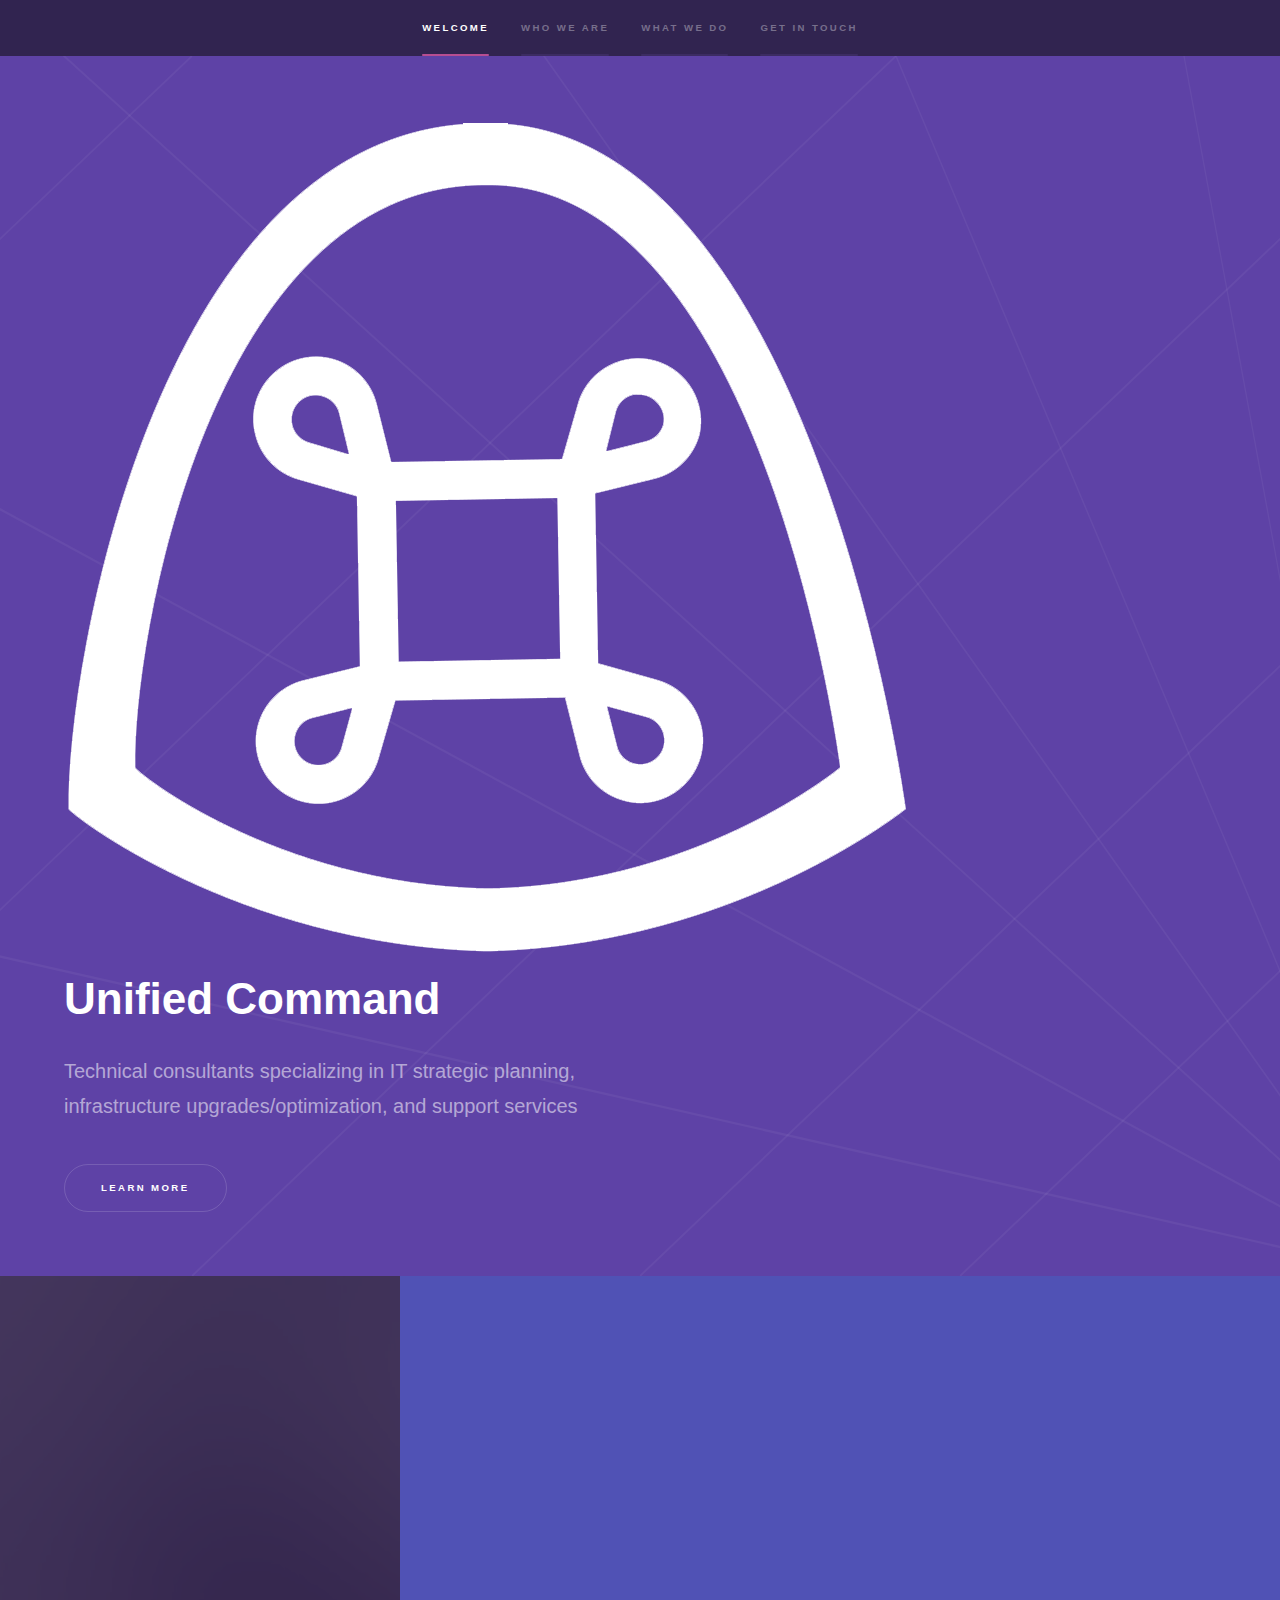
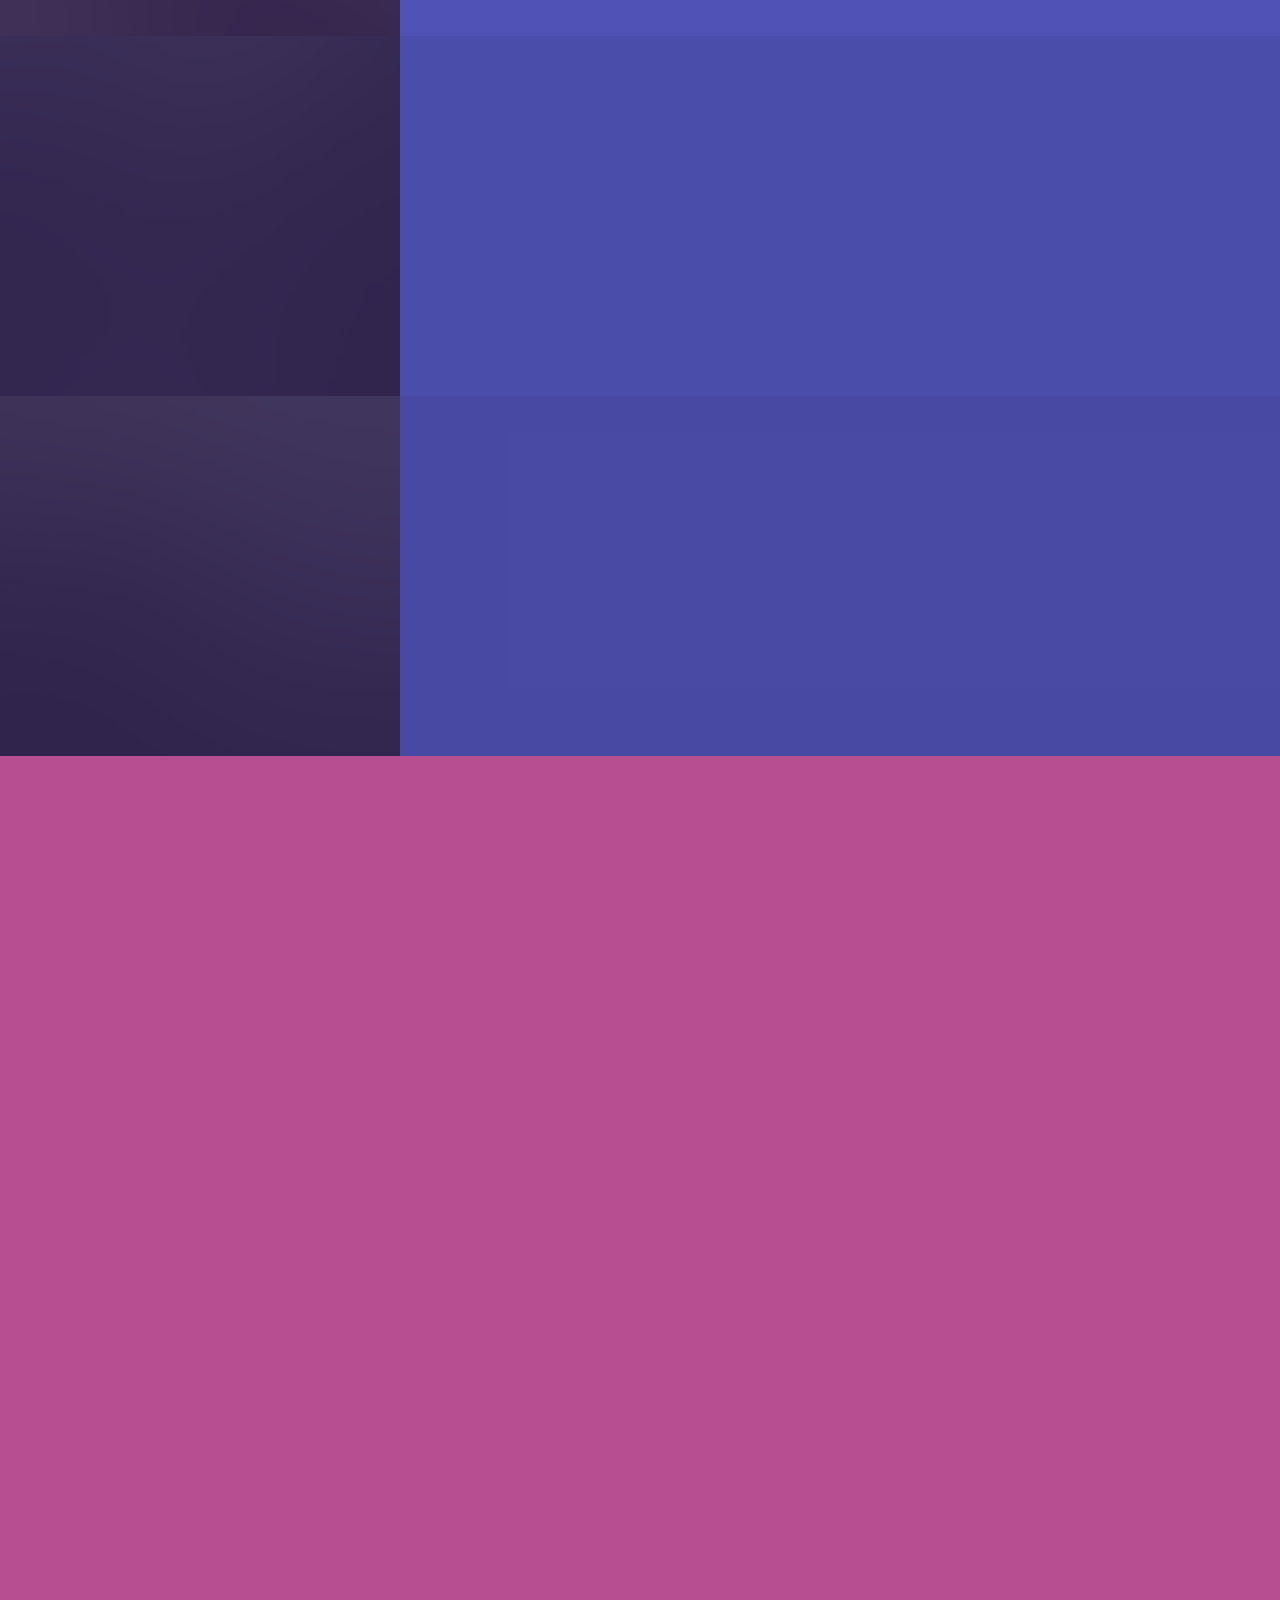
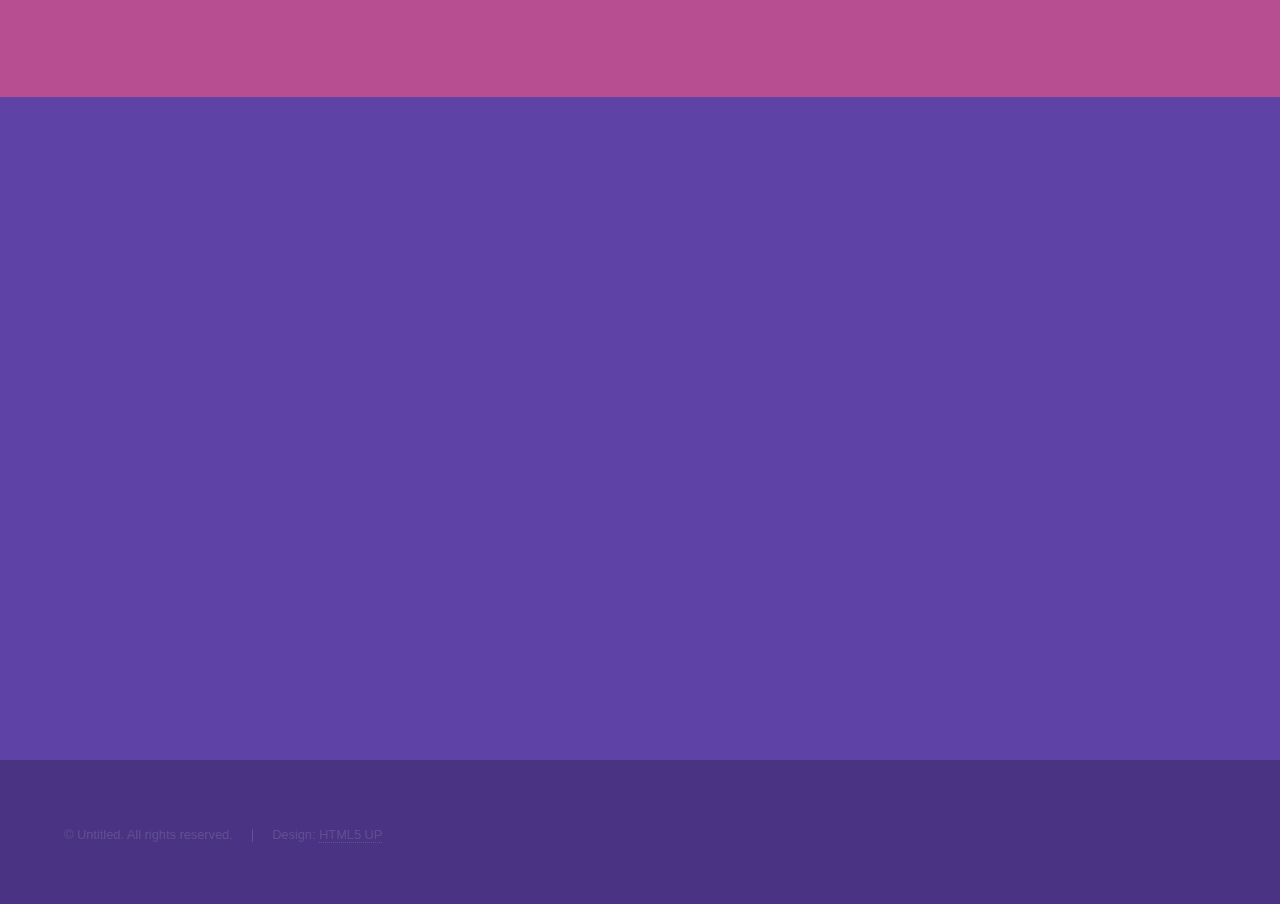
==== 1/index.html @ ea182db6 "so many changes" ====
<!DOCTYPE HTML>
<!--
	Hyperspace by HTML5 UP
	html5up.net | @ajlkn
	Free for personal and commercial use under the CCA 3.0 license (html5up.net/license)
-->
<html>
	<head>
		<title>Unified Command</title>
		<meta charset="utf-8" />
		<meta name="viewport" content="width=device-width, initial-scale=1, user-scalable=no" />
		<link rel="stylesheet" href="assets/css/main.css" />
		<noscript><link rel="stylesheet" href="assets/css/noscript.css" /></noscript>
	</head>
	<body class="is-preload">

		<!-- Sidebar -->
			<section id="sidebar">
				<div class="inner">
					<nav>
						<ul>
							<li><a href="#intro">Welcome</a></li>
							<li><a href="#one">Who we are</a></li>
							<li><a href="#two">What we do</a></li>
							<li><a href="#three">Get in touch</a></li>
						</ul>
					</nav>
				</div>
			</section>

		<!-- Wrapper -->
			<div id="wrapper">

				<!-- Intro -->
					<section id="intro" class="wrapper style1 fullscreen fade-up">
						<div class="inner">
							<img src="images/icon-large-white.png">
							<h1>Unified Command</h1>
							<p>Technical consultants specializing in IT strategic planning,<br />
							infrastructure upgrades/optimization, and support services</p>
							<ul class="actions">
								<li><a href="#one" class="button scrolly">Learn more</a></li>
							</ul>
						</div>
					</section>

				<!-- One -->
					<section id="one" class="wrapper style2 spotlights">
						<section>
							<a href="#" class="image"><img src="images/pic01.jpg" alt="" data-position="center center" /></a>
							<div class="content">
								<div class="inner">
									<h2>Sed ipsum dolor</h2>
									<p>Phasellus convallis elit id ullamcorper pulvinar. Duis aliquam turpis mauris, eu ultricies erat malesuada quis. Aliquam dapibus.</p>
									<ul class="actions">
										<li><a href="generic.html" class="button">Learn more</a></li>
									</ul>
								</div>
							</div>
						</section>
						<section>
							<a href="#" class="image"><img src="images/pic02.jpg" alt="" data-position="top center" /></a>
							<div class="content">
								<div class="inner">
									<h2>Feugiat consequat</h2>
									<p>Phasellus convallis elit id ullamcorper pulvinar. Duis aliquam turpis mauris, eu ultricies erat malesuada quis. Aliquam dapibus.</p>
									<ul class="actions">
										<li><a href="generic.html" class="button">Learn more</a></li>
									</ul>
								</div>
							</div>
						</section>
						<section>
							<a href="#" class="image"><img src="images/pic03.jpg" alt="" data-position="25% 25%" /></a>
							<div class="content">
								<div class="inner">
									<h2>Ultricies aliquam</h2>
									<p>Phasellus convallis elit id ullamcorper pulvinar. Duis aliquam turpis mauris, eu ultricies erat malesuada quis. Aliquam dapibus.</p>
									<ul class="actions">
										<li><a href="generic.html" class="button">Learn more</a></li>
									</ul>
								</div>
							</div>
						</section>
					</section>

				<!-- Two -->
					<section id="two" class="wrapper style3 fade-up">
						<div class="inner">
							<h2>What we do</h2>
							<p>Phasellus convallis elit id ullamcorper pulvinar. Duis aliquam turpis mauris, eu ultricies erat malesuada quis. Aliquam dapibus, lacus eget hendrerit bibendum, urna est aliquam sem, sit amet imperdiet est velit quis lorem.</p>
							<div class="features">
								<section>
									<span class="icon solid major fa-code"></span>
									<h3>Lorem ipsum amet</h3>
									<p>Phasellus convallis elit id ullam corper amet et pulvinar. Duis aliquam turpis mauris, sed ultricies erat dapibus.</p>
								</section>
								<section>
									<span class="icon solid major fa-lock"></span>
									<h3>Aliquam sed nullam</h3>
									<p>Phasellus convallis elit id ullam corper amet et pulvinar. Duis aliquam turpis mauris, sed ultricies erat dapibus.</p>
								</section>
								<section>
									<span class="icon solid major fa-cog"></span>
									<h3>Sed erat ullam corper</h3>
									<p>Phasellus convallis elit id ullam corper amet et pulvinar. Duis aliquam turpis mauris, sed ultricies erat dapibus.</p>
								</section>
								<section>
									<span class="icon solid major fa-desktop"></span>
									<h3>Veroeros quis lorem</h3>
									<p>Phasellus convallis elit id ullam corper amet et pulvinar. Duis aliquam turpis mauris, sed ultricies erat dapibus.</p>
								</section>
								<section>
									<span class="icon solid major fa-link"></span>
									<h3>Urna quis bibendum</h3>
									<p>Phasellus convallis elit id ullam corper amet et pulvinar. Duis aliquam turpis mauris, sed ultricies erat dapibus.</p>
								</section>
								<section>
									<span class="icon major fa-gem"></span>
									<h3>Aliquam urna dapibus</h3>
									<p>Phasellus convallis elit id ullam corper amet et pulvinar. Duis aliquam turpis mauris, sed ultricies erat dapibus.</p>
								</section>
							</div>
							<ul class="actions">
								<li><a href="generic.html" class="button">Learn more</a></li>
							</ul>
						</div>
					</section>

				<!-- Three -->
					<section id="three" class="wrapper style1 fade-up">
						<div class="inner">
							<h2>Get in touch</h2>
							<p>Phasellus convallis elit id ullamcorper pulvinar. Duis aliquam turpis mauris, eu ultricies erat malesuada quis. Aliquam dapibus, lacus eget hendrerit bibendum, urna est aliquam sem, sit amet imperdiet est velit quis lorem.</p>
							<div class="split style1">
								<section>
									<form method="post" action="#">
										<div class="fields">
											<div class="field half">
												<label for="name">Name</label>
												<input type="text" name="name" id="name" />
											</div>
											<div class="field half">
												<label for="email">Email</label>
												<input type="text" name="email" id="email" />
											</div>
											<div class="field">
												<label for="message">Message</label>
												<textarea name="message" id="message" rows="5"></textarea>
											</div>
										</div>
										<ul class="actions">
											<li><a href="" class="button submit">Send Message</a></li>
										</ul>
									</form>
								</section>
								<section>
									<ul class="contact">
										<li>
											<h3>Address</h3>
											<span>12345 Somewhere Road #654<br />
											Nashville, TN 00000-0000<br />
											USA</span>
										</li>
										<li>
											<h3>Email</h3>
											<a href="#">user@untitled.tld</a>
										</li>
										<li>
											<h3>Phone</h3>
											<span>(000) 000-0000</span>
										</li>
										<li>
											<h3>Social</h3>
											<ul class="icons">
												<li><a href="#" class="icon brands fa-twitter"><span class="label">Twitter</span></a></li>
												<li><a href="#" class="icon brands fa-facebook-f"><span class="label">Facebook</span></a></li>
												<li><a href="#" class="icon brands fa-github"><span class="label">GitHub</span></a></li>
												<li><a href="#" class="icon brands fa-instagram"><span class="label">Instagram</span></a></li>
												<li><a href="#" class="icon brands fa-linkedin-in"><span class="label">LinkedIn</span></a></li>
											</ul>
										</li>
									</ul>
								</section>
							</div>
						</div>
					</section>

			</div>

		<!-- Footer -->
			<footer id="footer" class="wrapper style1-alt">
				<div class="inner">
					<ul class="menu">
						<li>&copy; Untitled. All rights reserved.</li><li>Design: <a href="http://html5up.net">HTML5 UP</a></li>
					</ul>
				</div>
			</footer>

		<!-- Scripts -->
			<script src="assets/js/jquery.min.js"></script>
			<script src="assets/js/jquery.scrollex.min.js"></script>
			<script src="assets/js/jquery.scrolly.min.js"></script>
			<script src="assets/js/browser.min.js"></script>
			<script src="assets/js/breakpoints.min.js"></script>
			<script src="assets/js/util.js"></script>
			<script src="assets/js/main.js"></script>

	</body>
</html>
---- 1/assets/css/main.css ----
@import url(fontawesome-all.min.css);

/*
	Hyperspace by HTML5 UP
	html5up.net | @ajlkn
	Free for personal and commercial use under the CCA 3.0 license (html5up.net/license)
*/

html, body, div, span, applet, object,
iframe, h1, h2, h3, h4, h5, h6, p, blockquote,
pre, a, abbr, acronym, address, big, cite,
code, del, dfn, em, img, ins, kbd, q, s, samp,
small, strike, strong, sub, sup, tt, var, b,
u, i, center, dl, dt, dd, ol, ul, li, fieldset,
form, label, legend, table, caption, tbody,
tfoot, thead, tr, th, td, article, aside,
canvas, details, embed, figure, figcaption,
footer, header, hgroup, menu, nav, output, ruby,
section, summary, time, mark, audio, video {
	margin: 0;
	padding: 0;
	border: 0;
	font-size: 100%;
	font: inherit;
	vertical-align: baseline;}

article, aside, details, figcaption, figure,
footer, header, hgroup, menu, nav, section {
	display: block;}

body {
	line-height: 1;
}

ol, ul {
	list-style: none;
}

blockquote, q {
	quotes: none;
}

	blockquote:before, blockquote:after, q:before, q:after {
		content: '';
		content: none;
	}

table {
	border-collapse: collapse;
	border-spacing: 0;
}

body {
	-webkit-text-size-adjust: none;
}

mark {
	background-color: transparent;
	color: inherit;
}

input::-moz-focus-inner {
	border: 0;
	padding: 0;
}

input, select, textarea {
	-moz-appearance: none;
	-webkit-appearance: none;
	-ms-appearance: none;
	appearance: none;
}

/* Basic */

	@-ms-viewport {
		width: device-width;
	}

	body {
		-ms-overflow-style: scrollbar;
	}

	@media screen and (max-width: 480px) {

		html, body {
			min-width: 320px;
		}

	}

	html {
		box-sizing: border-box;
	}

	*, *:before, *:after {
		box-sizing: inherit;
	}

	body {
		background: #312450;
	}

		body.is-preload *, body.is-preload *:before, body.is-preload *:after {
			-moz-animation: none !important;
			-webkit-animation: none !important;
			-ms-animation: none !important;
			animation: none !important;
			-moz-transition: none !important;
			-webkit-transition: none !important;
			-ms-transition: none !important;
			transition: none !important;
		}

/* Type */

	body, input, select, textarea {
		color: rgba(255, 255, 255, 0.55);
		font-family: Arial, Helvetica, sans-serif;
		font-size: 16.5pt;
		font-weight: normal;
		line-height: 1.75;
	}

		@media screen and (max-width: 1680px) {

			body, input, select, textarea {
				font-size: 13pt;
			}

		}

		@media screen and (max-width: 1280px) {

			body, input, select, textarea {
				font-size: 12pt;
			}

		}

		@media screen and (max-width: 360px) {

			body, input, select, textarea {
				font-size: 11pt;
			}

		}

	a {
		-moz-transition: color 0.2s ease, border-bottom-color 0.2s ease;
		-webkit-transition: color 0.2s ease, border-bottom-color 0.2s ease;
		-ms-transition: color 0.2s ease, border-bottom-color 0.2s ease;
		transition: color 0.2s ease, border-bottom-color 0.2s ease;
		border-bottom: dotted 1px rgba(255, 255, 255, 0.35);
		color: inherit;
		text-decoration: none;
	}

		a:hover {
			border-bottom-color: transparent;
			color: #ffffff;
		}

	strong, b {
		color: #ffffff;
		font-weight: bold;
	}

	em, i {
		font-style: italic;
	}

	p {
		margin: 0 0 2em 0;
	}

	h1, h2, h3, h4, h5, h6 {
		color: #ffffff;
		font-weight: bold;
		line-height: 1.5;
		margin: 0 0 0.5em 0;
	}

		h1 a, h2 a, h3 a, h4 a, h5 a, h6 a {
			color: inherit;
			text-decoration: none;
		}

	h1 {
		font-size: 2.75em;
	}

		h1.major {
			margin: 0 0 1.3em 0;
			position: relative;
			padding-bottom: 0.35em;
		}

			h1.major:after {
				background-image: -moz-linear-gradient(to right, #5e42a6, #b74e91);
				background-image: -webkit-linear-gradient(to right, #5e42a6, #b74e91);
				background-image: -ms-linear-gradient(to right, #5e42a6, #b74e91);
				background-image: linear-gradient(to right, #5e42a6, #b74e91);
				-moz-transition: max-width 0.2s ease;
				-webkit-transition: max-width 0.2s ease;
				-ms-transition: max-width 0.2s ease;
				transition: max-width 0.2s ease;
				border-radius: 0.2em;
				bottom: 0;
				content: '';
				height: 0.05em;
				position: absolute;
				right: 0;
				width: 100%;
			}

	h2 {
		font-size: 1.75em;
	}

	h3 {
		font-size: 1.1em;
	}

	h4 {
		font-size: 1em;
	}

	h5 {
		font-size: 0.8em;
	}

	h6 {
		font-size: 0.6em;
	}

	@media screen and (max-width: 736px) {

		h1 {
			font-size: 2em;
		}

		h2 {
			font-size: 1.25em;
		}

		h3 {
			font-size: 1em;
		}

		h4 {
			font-size: 0.8em;
		}

		h5 {
			font-size: 0.6em;
		}

		h6 {
			font-size: 0.6em;
		}

	}

	sub {
		font-size: 0.8em;
		position: relative;
		top: 0.5em;
	}

	sup {
		font-size: 0.8em;
		position: relative;
		top: -0.5em;
	}

	blockquote {
		border-left: solid 4px rgba(255, 255, 255, 0.15);
		font-style: italic;
		margin: 0 0 2em 0;
		padding: 0.5em 0 0.5em 2em;
	}

	code {
		background: rgba(255, 255, 255, 0.05);
		border-radius: 0.25em;
		border: solid 1px rgba(255, 255, 255, 0.15);
		font-family: "Courier New", monospace;
		font-size: 0.9em;
		margin: 0 0.25em;
		padding: 0.25em 0.65em;
	}

	pre {
		-webkit-overflow-scrolling: touch;
		font-family: "Courier New", monospace;
		font-size: 0.9em;
		margin: 0 0 2em 0;
	}

		pre code {
			display: block;
			line-height: 1.75em;
			padding: 1em 1.5em;
			overflow-x: auto;
		}

	hr {
		border: 0;
		border-bottom: solid 1px rgba(255, 255, 255, 0.15);
		margin: 2em 0;
	}

		hr.major {
			margin: 3em 0;
		}

	.align-left {
		text-align: left;
	}

	.align-center {
		text-align: center;
	}

	.align-right {
		text-align: right;
	}

/* Row */

	.row {
		display: flex;
		flex-wrap: wrap;
		box-sizing: border-box;
		align-items: stretch;
	}

		.row > * {
			box-sizing: border-box;
		}

		.row.gtr-uniform > * > :last-child {
			margin-bottom: 0;
		}

		.row.aln-left {
			justify-content: flex-start;
		}

		.row.aln-center {
			justify-content: center;
		}

		.row.aln-right {
			justify-content: flex-end;
		}

		.row.aln-top {
			align-items: flex-start;
		}

		.row.aln-middle {
			align-items: center;
		}

		.row.aln-bottom {
			align-items: flex-end;
		}

		.row > .imp {
			order: -1;
		}

		.row > .col-1 {
			width: 8.33333%;
		}

		.row > .off-1 {
			margin-left: 8.33333%;
		}

		.row > .col-2 {
			width: 16.66667%;
		}

		.row > .off-2 {
			margin-left: 16.66667%;
		}

		.row > .col-3 {
			width: 25%;
		}

		.row > .off-3 {
			margin-left: 25%;
		}

		.row > .col-4 {
			width: 33.33333%;
		}

		.row > .off-4 {
			margin-left: 33.33333%;
		}

		.row > .col-5 {
			width: 41.66667%;
		}

		.row > .off-5 {
			margin-left: 41.66667%;
		}

		.row > .col-6 {
			width: 50%;
		}

		.row > .off-6 {
			margin-left: 50%;
		}

		.row > .col-7 {
			width: 58.33333%;
		}

		.row > .off-7 {
			margin-left: 58.33333%;
		}

		.row > .col-8 {
			width: 66.66667%;
		}

		.row > .off-8 {
			margin-left: 66.66667%;
		}

		.row > .col-9 {
			width: 75%;
		}

		.row > .off-9 {
			margin-left: 75%;
		}

		.row > .col-10 {
			width: 83.33333%;
		}

		.row > .off-10 {
			margin-left: 83.33333%;
		}

		.row > .col-11 {
			width: 91.66667%;
		}

		.row > .off-11 {
			margin-left: 91.66667%;
		}

		.row > .col-12 {
			width: 100%;
		}

		.row > .off-12 {
			margin-left: 100%;
		}

		.row.gtr-0 {
			margin-top: 0;
			margin-left: 0em;
		}

			.row.gtr-0 > * {
				padding: 0 0 0 0em;
			}

			.row.gtr-0.gtr-uniform {
				margin-top: 0em;
			}

				.row.gtr-0.gtr-uniform > * {
					padding-top: 0em;
				}

		.row.gtr-25 {
			margin-top: 0;
			margin-left: -0.375em;
		}

			.row.gtr-25 > * {
				padding: 0 0 0 0.375em;
			}

			.row.gtr-25.gtr-uniform {
				margin-top: -0.375em;
			}

				.row.gtr-25.gtr-uniform > * {
					padding-top: 0.375em;
				}

		.row.gtr-50 {
			margin-top: 0;
			margin-left: -0.75em;
		}

			.row.gtr-50 > * {
				padding: 0 0 0 0.75em;
			}

			.row.gtr-50.gtr-uniform {
				margin-top: -0.75em;
			}

				.row.gtr-50.gtr-uniform > * {
					padding-top: 0.75em;
				}

		.row {
			margin-top: 0;
			margin-left: -1.5em;
		}

			.row > * {
				padding: 0 0 0 1.5em;
			}

			.row.gtr-uniform {
				margin-top: -1.5em;
			}

				.row.gtr-uniform > * {
					padding-top: 1.5em;
				}

		.row.gtr-150 {
			margin-top: 0;
			margin-left: -2.25em;
		}

			.row.gtr-150 > * {
				padding: 0 0 0 2.25em;
			}

			.row.gtr-150.gtr-uniform {
				margin-top: -2.25em;
			}

				.row.gtr-150.gtr-uniform > * {
					padding-top: 2.25em;
				}

		.row.gtr-200 {
			margin-top: 0;
			margin-left: -3em;
		}

			.row.gtr-200 > * {
				padding: 0 0 0 3em;
			}

			.row.gtr-200.gtr-uniform {
				margin-top: -3em;
			}

				.row.gtr-200.gtr-uniform > * {
					padding-top: 3em;
				}

		@media screen and (max-width: 1680px) {

			.row {
				display: flex;
				flex-wrap: wrap;
				box-sizing: border-box;
				align-items: stretch;
			}

				.row > * {
					box-sizing: border-box;
				}

				.row.gtr-uniform > * > :last-child {
					margin-bottom: 0;
				}

				.row.aln-left {
					justify-content: flex-start;
				}

				.row.aln-center {
					justify-content: center;
				}

				.row.aln-right {
					justify-content: flex-end;
				}

				.row.aln-top {
					align-items: flex-start;
				}

				.row.aln-middle {
					align-items: center;
				}

				.row.aln-bottom {
					align-items: flex-end;
				}

				.row > .imp-xlarge {
					order: -1;
				}

				.row > .col-1-xlarge {
					width: 8.33333%;
				}

				.row > .off-1-xlarge {
					margin-left: 8.33333%;
				}

				.row > .col-2-xlarge {
					width: 16.66667%;
				}

				.row > .off-2-xlarge {
					margin-left: 16.66667%;
				}

				.row > .col-3-xlarge {
					width: 25%;
				}

				.row > .off-3-xlarge {
					margin-left: 25%;
				}

				.row > .col-4-xlarge {
					width: 33.33333%;
				}

				.row > .off-4-xlarge {
					margin-left: 33.33333%;
				}

				.row > .col-5-xlarge {
					width: 41.66667%;
				}

				.row > .off-5-xlarge {
					margin-left: 41.66667%;
				}

				.row > .col-6-xlarge {
					width: 50%;
				}

				.row > .off-6-xlarge {
					margin-left: 50%;
				}

				.row > .col-7-xlarge {
					width: 58.33333%;
				}

				.row > .off-7-xlarge {
					margin-left: 58.33333%;
				}

				.row > .col-8-xlarge {
					width: 66.66667%;
				}

				.row > .off-8-xlarge {
					margin-left: 66.66667%;
				}

				.row > .col-9-xlarge {
					width: 75%;
				}

				.row > .off-9-xlarge {
					margin-left: 75%;
				}

				.row > .col-10-xlarge {
					width: 83.33333%;
				}

				.row > .off-10-xlarge {
					margin-left: 83.33333%;
				}

				.row > .col-11-xlarge {
					width: 91.66667%;
				}

				.row > .off-11-xlarge {
					margin-left: 91.66667%;
				}

				.row > .col-12-xlarge {
					width: 100%;
				}

				.row > .off-12-xlarge {
					margin-left: 100%;
				}

				.row.gtr-0 {
					margin-top: 0;
					margin-left: 0em;
				}

					.row.gtr-0 > * {
						padding: 0 0 0 0em;
					}

					.row.gtr-0.gtr-uniform {
						margin-top: 0em;
					}

						.row.gtr-0.gtr-uniform > * {
							padding-top: 0em;
						}

				.row.gtr-25 {
					margin-top: 0;
					margin-left: -0.375em;
				}

					.row.gtr-25 > * {
						padding: 0 0 0 0.375em;
					}

					.row.gtr-25.gtr-uniform {
						margin-top: -0.375em;
					}

						.row.gtr-25.gtr-uniform > * {
							padding-top: 0.375em;
						}

				.row.gtr-50 {
					margin-top: 0;
					margin-left: -0.75em;
				}

					.row.gtr-50 > * {
						padding: 0 0 0 0.75em;
					}

					.row.gtr-50.gtr-uniform {
						margin-top: -0.75em;
					}

						.row.gtr-50.gtr-uniform > * {
							padding-top: 0.75em;
						}

				.row {
					margin-top: 0;
					margin-left: -1.5em;
				}

					.row > * {
						padding: 0 0 0 1.5em;
					}

					.row.gtr-uniform {
						margin-top: -1.5em;
					}

						.row.gtr-uniform > * {
							padding-top: 1.5em;
						}

				.row.gtr-150 {
					margin-top: 0;
					margin-left: -2.25em;
				}

					.row.gtr-150 > * {
						padding: 0 0 0 2.25em;
					}

					.row.gtr-150.gtr-uniform {
						margin-top: -2.25em;
					}

						.row.gtr-150.gtr-uniform > * {
							padding-top: 2.25em;
						}

				.row.gtr-200 {
					margin-top: 0;
					margin-left: -3em;
				}

					.row.gtr-200 > * {
						padding: 0 0 0 3em;
					}

					.row.gtr-200.gtr-uniform {
						margin-top: -3em;
					}

						.row.gtr-200.gtr-uniform > * {
							padding-top: 3em;
						}

		}

		@media screen and (max-width: 1280px) {

			.row {
				display: flex;
				flex-wrap: wrap;
				box-sizing: border-box;
				align-items: stretch;
			}

				.row > * {
					box-sizing: border-box;
				}

				.row.gtr-uniform > * > :last-child {
					margin-bottom: 0;
				}

				.row.aln-left {
					justify-content: flex-start;
				}

				.row.aln-center {
					justify-content: center;
				}

				.row.aln-right {
					justify-content: flex-end;
				}

				.row.aln-top {
					align-items: flex-start;
				}

				.row.aln-middle {
					align-items: center;
				}

				.row.aln-bottom {
					align-items: flex-end;
				}

				.row > .imp-large {
					order: -1;
				}

				.row > .col-1-large {
					width: 8.33333%;
				}

				.row > .off-1-large {
					margin-left: 8.33333%;
				}

				.row > .col-2-large {
					width: 16.66667%;
				}

				.row > .off-2-large {
					margin-left: 16.66667%;
				}

				.row > .col-3-large {
					width: 25%;
				}

				.row > .off-3-large {
					margin-left: 25%;
				}

				.row > .col-4-large {
					width: 33.33333%;
				}

				.row > .off-4-large {
					margin-left: 33.33333%;
				}

				.row > .col-5-large {
					width: 41.66667%;
				}

				.row > .off-5-large {
					margin-left: 41.66667%;
				}

				.row > .col-6-large {
					width: 50%;
				}

				.row > .off-6-large {
					margin-left: 50%;
				}

				.row > .col-7-large {
					width: 58.33333%;
				}

				.row > .off-7-large {
					margin-left: 58.33333%;
				}

				.row > .col-8-large {
					width: 66.66667%;
				}

				.row > .off-8-large {
					margin-left: 66.66667%;
				}

				.row > .col-9-large {
					width: 75%;
				}

				.row > .off-9-large {
					margin-left: 75%;
				}

				.row > .col-10-large {
					width: 83.33333%;
				}

				.row > .off-10-large {
					margin-left: 83.33333%;
				}

				.row > .col-11-large {
					width: 91.66667%;
				}

				.row > .off-11-large {
					margin-left: 91.66667%;
				}

				.row > .col-12-large {
					width: 100%;
				}

				.row > .off-12-large {
					margin-left: 100%;
				}

				.row.gtr-0 {
					margin-top: 0;
					margin-left: 0em;
				}

					.row.gtr-0 > * {
						padding: 0 0 0 0em;
					}

					.row.gtr-0.gtr-uniform {
						margin-top: 0em;
					}

						.row.gtr-0.gtr-uniform > * {
							padding-top: 0em;
						}

				.row.gtr-25 {
					margin-top: 0;
					margin-left: -0.375em;
				}

					.row.gtr-25 > * {
						padding: 0 0 0 0.375em;
					}

					.row.gtr-25.gtr-uniform {
						margin-top: -0.375em;
					}

						.row.gtr-25.gtr-uniform > * {
							padding-top: 0.375em;
						}

				.row.gtr-50 {
					margin-top: 0;
					margin-left: -0.75em;
				}

					.row.gtr-50 > * {
						padding: 0 0 0 0.75em;
					}

					.row.gtr-50.gtr-uniform {
						margin-top: -0.75em;
					}

						.row.gtr-50.gtr-uniform > * {
							padding-top: 0.75em;
						}

				.row {
					margin-top: 0;
					margin-left: -1.5em;
				}

					.row > * {
						padding: 0 0 0 1.5em;
					}

					.row.gtr-uniform {
						margin-top: -1.5em;
					}

						.row.gtr-uniform > * {
							padding-top: 1.5em;
						}

				.row.gtr-150 {
					margin-top: 0;
					margin-left: -2.25em;
				}

					.row.gtr-150 > * {
						padding: 0 0 0 2.25em;
					}

					.row.gtr-150.gtr-uniform {
						margin-top: -2.25em;
					}

						.row.gtr-150.gtr-uniform > * {
							padding-top: 2.25em;
						}

				.row.gtr-200 {
					margin-top: 0;
					margin-left: -3em;
				}

					.row.gtr-200 > * {
						padding: 0 0 0 3em;
					}

					.row.gtr-200.gtr-uniform {
						margin-top: -3em;
					}

						.row.gtr-200.gtr-uniform > * {
							padding-top: 3em;
						}

		}

		@media screen and (max-width: 980px) {

			.row {
				display: flex;
				flex-wrap: wrap;
				box-sizing: border-box;
				align-items: stretch;
			}

				.row > * {
					box-sizing: border-box;
				}

				.row.gtr-uniform > * > :last-child {
					margin-bottom: 0;
				}

				.row.aln-left {
					justify-content: flex-start;
				}

				.row.aln-center {
					justify-content: center;
				}

				.row.aln-right {
					justify-content: flex-end;
				}

				.row.aln-top {
					align-items: flex-start;
				}

				.row.aln-middle {
					align-items: center;
				}

				.row.aln-bottom {
					align-items: flex-end;
				}

				.row > .imp-medium {
					order: -1;
				}

				.row > .col-1-medium {
					width: 8.33333%;
				}

				.row > .off-1-medium {
					margin-left: 8.33333%;
				}

				.row > .col-2-medium {
					width: 16.66667%;
				}

				.row > .off-2-medium {
					margin-left: 16.66667%;
				}

				.row > .col-3-medium {
					width: 25%;
				}

				.row > .off-3-medium {
					margin-left: 25%;
				}

				.row > .col-4-medium {
					width: 33.33333%;
				}

				.row > .off-4-medium {
					margin-left: 33.33333%;
				}

				.row > .col-5-medium {
					width: 41.66667%;
				}

				.row > .off-5-medium {
					margin-left: 41.66667%;
				}

				.row > .col-6-medium {
					width: 50%;
				}

				.row > .off-6-medium {
					margin-left: 50%;
				}

				.row > .col-7-medium {
					width: 58.33333%;
				}

				.row > .off-7-medium {
					margin-left: 58.33333%;
				}

				.row > .col-8-medium {
					width: 66.66667%;
				}

				.row > .off-8-medium {
					margin-left: 66.66667%;
				}

				.row > .col-9-medium {
					width: 75%;
				}

				.row > .off-9-medium {
					margin-left: 75%;
				}

				.row > .col-10-medium {
					width: 83.33333%;
				}

				.row > .off-10-medium {
					margin-left: 83.33333%;
				}

				.row > .col-11-medium {
					width: 91.66667%;
				}

				.row > .off-11-medium {
					margin-left: 91.66667%;
				}

				.row > .col-12-medium {
					width: 100%;
				}

				.row > .off-12-medium {
					margin-left: 100%;
				}

				.row.gtr-0 {
					margin-top: 0;
					margin-left: 0em;
				}

					.row.gtr-0 > * {
						padding: 0 0 0 0em;
					}

					.row.gtr-0.gtr-uniform {
						margin-top: 0em;
					}

						.row.gtr-0.gtr-uniform > * {
							padding-top: 0em;
						}

				.row.gtr-25 {
					margin-top: 0;
					margin-left: -0.375em;
				}

					.row.gtr-25 > * {
						padding: 0 0 0 0.375em;
					}

					.row.gtr-25.gtr-uniform {
						margin-top: -0.375em;
					}

						.row.gtr-25.gtr-uniform > * {
							padding-top: 0.375em;
						}

				.row.gtr-50 {
					margin-top: 0;
					margin-left: -0.75em;
				}

					.row.gtr-50 > * {
						padding: 0 0 0 0.75em;
					}

					.row.gtr-50.gtr-uniform {
						margin-top: -0.75em;
					}

						.row.gtr-50.gtr-uniform > * {
							padding-top: 0.75em;
						}

				.row {
					margin-top: 0;
					margin-left: -1.5em;
				}

					.row > * {
						padding: 0 0 0 1.5em;
					}

					.row.gtr-uniform {
						margin-top: -1.5em;
					}

						.row.gtr-uniform > * {
							padding-top: 1.5em;
						}

				.row.gtr-150 {
					margin-top: 0;
					margin-left: -2.25em;
				}

					.row.gtr-150 > * {
						padding: 0 0 0 2.25em;
					}

					.row.gtr-150.gtr-uniform {
						margin-top: -2.25em;
					}

						.row.gtr-150.gtr-uniform > * {
							padding-top: 2.25em;
						}

				.row.gtr-200 {
					margin-top: 0;
					margin-left: -3em;
				}

					.row.gtr-200 > * {
						padding: 0 0 0 3em;
					}

					.row.gtr-200.gtr-uniform {
						margin-top: -3em;
					}

						.row.gtr-200.gtr-uniform > * {
							padding-top: 3em;
						}

		}

		@media screen and (max-width: 736px) {

			.row {
				display: flex;
				flex-wrap: wrap;
				box-sizing: border-box;
				align-items: stretch;
			}

				.row > * {
					box-sizing: border-box;
				}

				.row.gtr-uniform > * > :last-child {
					margin-bottom: 0;
				}

				.row.aln-left {
					justify-content: flex-start;
				}

				.row.aln-center {
					justify-content: center;
				}

				.row.aln-right {
					justify-content: flex-end;
				}

				.row.aln-top {
					align-items: flex-start;
				}

				.row.aln-middle {
					align-items: center;
				}

				.row.aln-bottom {
					align-items: flex-end;
				}

				.row > .imp-small {
					order: -1;
				}

				.row > .col-1-small {
					width: 8.33333%;
				}

				.row > .off-1-small {
					margin-left: 8.33333%;
				}

				.row > .col-2-small {
					width: 16.66667%;
				}

				.row > .off-2-small {
					margin-left: 16.66667%;
				}

				.row > .col-3-small {
					width: 25%;
				}

				.row > .off-3-small {
					margin-left: 25%;
				}

				.row > .col-4-small {
					width: 33.33333%;
				}

				.row > .off-4-small {
					margin-left: 33.33333%;
				}

				.row > .col-5-small {
					width: 41.66667%;
				}

				.row > .off-5-small {
					margin-left: 41.66667%;
				}

				.row > .col-6-small {
					width: 50%;
				}

				.row > .off-6-small {
					margin-left: 50%;
				}

				.row > .col-7-small {
					width: 58.33333%;
				}

				.row > .off-7-small {
					margin-left: 58.33333%;
				}

				.row > .col-8-small {
					width: 66.66667%;
				}

				.row > .off-8-small {
					margin-left: 66.66667%;
				}

				.row > .col-9-small {
					width: 75%;
				}

				.row > .off-9-small {
					margin-left: 75%;
				}

				.row > .col-10-small {
					width: 83.33333%;
				}

				.row > .off-10-small {
					margin-left: 83.33333%;
				}

				.row > .col-11-small {
					width: 91.66667%;
				}

				.row > .off-11-small {
					margin-left: 91.66667%;
				}

				.row > .col-12-small {
					width: 100%;
				}

				.row > .off-12-small {
					margin-left: 100%;
				}

				.row.gtr-0 {
					margin-top: 0;
					margin-left: 0em;
				}

					.row.gtr-0 > * {
						padding: 0 0 0 0em;
					}

					.row.gtr-0.gtr-uniform {
						margin-top: 0em;
					}

						.row.gtr-0.gtr-uniform > * {
							padding-top: 0em;
						}

				.row.gtr-25 {
					margin-top: 0;
					margin-left: -0.375em;
				}

					.row.gtr-25 > * {
						padding: 0 0 0 0.375em;
					}

					.row.gtr-25.gtr-uniform {
						margin-top: -0.375em;
					}

						.row.gtr-25.gtr-uniform > * {
							padding-top: 0.375em;
						}

				.row.gtr-50 {
					margin-top: 0;
					margin-left: -0.75em;
				}

					.row.gtr-50 > * {
						padding: 0 0 0 0.75em;
					}

					.row.gtr-50.gtr-uniform {
						margin-top: -0.75em;
					}

						.row.gtr-50.gtr-uniform > * {
							padding-top: 0.75em;
						}

				.row {
					margin-top: 0;
					margin-left: -1.5em;
				}

					.row > * {
						padding: 0 0 0 1.5em;
					}

					.row.gtr-uniform {
						margin-top: -1.5em;
					}

						.row.gtr-uniform > * {
							padding-top: 1.5em;
						}

				.row.gtr-150 {
					margin-top: 0;
					margin-left: -2.25em;
				}

					.row.gtr-150 > * {
						padding: 0 0 0 2.25em;
					}

					.row.gtr-150.gtr-uniform {
						margin-top: -2.25em;
					}

						.row.gtr-150.gtr-uniform > * {
							padding-top: 2.25em;
						}

				.row.gtr-200 {
					margin-top: 0;
					margin-left: -3em;
				}

					.row.gtr-200 > * {
						padding: 0 0 0 3em;
					}

					.row.gtr-200.gtr-uniform {
						margin-top: -3em;
					}

						.row.gtr-200.gtr-uniform > * {
							padding-top: 3em;
						}

		}

		@media screen and (max-width: 480px) {

			.row {
				display: flex;
				flex-wrap: wrap;
				box-sizing: border-box;
				align-items: stretch;
			}

				.row > * {
					box-sizing: border-box;
				}

				.row.gtr-uniform > * > :last-child {
					margin-bottom: 0;
				}

				.row.aln-left {
					justify-content: flex-start;
				}

				.row.aln-center {
					justify-content: center;
				}

				.row.aln-right {
					justify-content: flex-end;
				}

				.row.aln-top {
					align-items: flex-start;
				}

				.row.aln-middle {
					align-items: center;
				}

				.row.aln-bottom {
					align-items: flex-end;
				}

				.row > .imp-xsmall {
					order: -1;
				}

				.row > .col-1-xsmall {
					width: 8.33333%;
				}

				.row > .off-1-xsmall {
					margin-left: 8.33333%;
				}

				.row > .col-2-xsmall {
					width: 16.66667%;
				}

				.row > .off-2-xsmall {
					margin-left: 16.66667%;
				}

				.row > .col-3-xsmall {
					width: 25%;
				}

				.row > .off-3-xsmall {
					margin-left: 25%;
				}

				.row > .col-4-xsmall {
					width: 33.33333%;
				}

				.row > .off-4-xsmall {
					margin-left: 33.33333%;
				}

				.row > .col-5-xsmall {
					width: 41.66667%;
				}

				.row > .off-5-xsmall {
					margin-left: 41.66667%;
				}

				.row > .col-6-xsmall {
					width: 50%;
				}

				.row > .off-6-xsmall {
					margin-left: 50%;
				}

				.row > .col-7-xsmall {
					width: 58.33333%;
				}

				.row > .off-7-xsmall {
					margin-left: 58.33333%;
				}

				.row > .col-8-xsmall {
					width: 66.66667%;
				}

				.row > .off-8-xsmall {
					margin-left: 66.66667%;
				}

				.row > .col-9-xsmall {
					width: 75%;
				}

				.row > .off-9-xsmall {
					margin-left: 75%;
				}

				.row > .col-10-xsmall {
					width: 83.33333%;
				}

				.row > .off-10-xsmall {
					margin-left: 83.33333%;
				}

				.row > .col-11-xsmall {
					width: 91.66667%;
				}

				.row > .off-11-xsmall {
					margin-left: 91.66667%;
				}

				.row > .col-12-xsmall {
					width: 100%;
				}

				.row > .off-12-xsmall {
					margin-left: 100%;
				}

				.row.gtr-0 {
					margin-top: 0;
					margin-left: 0em;
				}

					.row.gtr-0 > * {
						padding: 0 0 0 0em;
					}

					.row.gtr-0.gtr-uniform {
						margin-top: 0em;
					}

						.row.gtr-0.gtr-uniform > * {
							padding-top: 0em;
						}

				.row.gtr-25 {
					margin-top: 0;
					margin-left: -0.375em;
				}

					.row.gtr-25 > * {
						padding: 0 0 0 0.375em;
					}

					.row.gtr-25.gtr-uniform {
						margin-top: -0.375em;
					}

						.row.gtr-25.gtr-uniform > * {
							padding-top: 0.375em;
						}

				.row.gtr-50 {
					margin-top: 0;
					margin-left: -0.75em;
				}

					.row.gtr-50 > * {
						padding: 0 0 0 0.75em;
					}

					.row.gtr-50.gtr-uniform {
						margin-top: -0.75em;
					}

						.row.gtr-50.gtr-uniform > * {
							padding-top: 0.75em;
						}

				.row {
					margin-top: 0;
					margin-left: -1.5em;
				}

					.row > * {
						padding: 0 0 0 1.5em;
					}

					.row.gtr-uniform {
						margin-top: -1.5em;
					}

						.row.gtr-uniform > * {
							padding-top: 1.5em;
						}

				.row.gtr-150 {
					margin-top: 0;
					margin-left: -2.25em;
				}

					.row.gtr-150 > * {
						padding: 0 0 0 2.25em;
					}

					.row.gtr-150.gtr-uniform {
						margin-top: -2.25em;
					}

						.row.gtr-150.gtr-uniform > * {
							padding-top: 2.25em;
						}

				.row.gtr-200 {
					margin-top: 0;
					margin-left: -3em;
				}

					.row.gtr-200 > * {
						padding: 0 0 0 3em;
					}

					.row.gtr-200.gtr-uniform {
						margin-top: -3em;
					}

						.row.gtr-200.gtr-uniform > * {
							padding-top: 3em;
						}

		}

/* Box */

	.box {
		border-radius: 0.25em;
		border: solid 1px rgba(255, 255, 255, 0.15);
		margin-bottom: 2em;
		padding: 1.5em;
	}

		.box > :last-child,
		.box > :last-child > :last-child,
		.box > :last-child > :last-child > :last-child {
			margin-bottom: 0;
		}

		.box.alt {
			border: 0;
			border-radius: 0;
			padding: 0;
		}

/* Button */

	input[type="submit"],
	input[type="reset"],
	input[type="button"],
	button,
	.button {
		-moz-appearance: none;
		-webkit-appearance: none;
		-ms-appearance: none;
		appearance: none;
		-moz-transition: border-color 0.2s ease;
		-webkit-transition: border-color 0.2s ease;
		-ms-transition: border-color 0.2s ease;
		transition: border-color 0.2s ease;
		background-color: transparent;
		border: solid 1px !important;
		border-color: rgba(255, 255, 255, 0.15) !important;
		border-radius: 3em;
		color: #ffffff !important;
		cursor: pointer;
		display: inline-block;
		font-size: 0.6em;
		font-weight: bold;
		height: calc(4.75em + 2px);
		letter-spacing: 0.25em;
		line-height: 4.75em;
		outline: 0;
		padding: 0 3.75em;
		position: relative;
		text-align: center;
		text-decoration: none;
		text-transform: uppercase;
		white-space: nowrap;
	}

		input[type="submit"]:after,
		input[type="reset"]:after,
		input[type="button"]:after,
		button:after,
		.button:after {
			-moz-transform: scale(0.25);
			-webkit-transform: scale(0.25);
			-ms-transform: scale(0.25);
			transform: scale(0.25);
			pointer-events: none;
			-moz-transition: opacity 0.2s ease, -moz-transform 0.2s ease;
			-webkit-transition: opacity 0.2s ease, -webkit-transform 0.2s ease;
			-ms-transition: opacity 0.2s ease, -ms-transform 0.2s ease;
			transition: opacity 0.2s ease, transform 0.2s ease;
			background: #ffffff;
			border-radius: 3em;
			content: '';
			height: 100%;
			left: 0;
			opacity: 0;
			position: absolute;
			top: 0;
			width: 100%;
		}

		input[type="submit"].icon:before,
		input[type="reset"].icon:before,
		input[type="button"].icon:before,
		button.icon:before,
		.button.icon:before {
			margin-right: 0.75em;
		}

		input[type="submit"].fit,
		input[type="reset"].fit,
		input[type="button"].fit,
		button.fit,
		.button.fit {
			width: 100%;
		}

		input[type="submit"].small,
		input[type="reset"].small,
		input[type="button"].small,
		button.small,
		.button.small {
			font-size: 0.4em;
		}

		input[type="submit"].large,
		input[type="reset"].large,
		input[type="button"].large,
		button.large,
		.button.large {
			font-size: 0.8em;
		}

		input[type="submit"].primary,
		input[type="reset"].primary,
		input[type="button"].primary,
		button.primary,
		.button.primary {
			background-color: #ffffff;
			color: #312450 !important;
		}

			input[type="submit"].primary:after,
			input[type="reset"].primary:after,
			input[type="button"].primary:after,
			button.primary:after,
			.button.primary:after {
				display: none;
			}

		input[type="submit"].disabled, input[type="submit"]:disabled,
		input[type="reset"].disabled,
		input[type="reset"]:disabled,
		input[type="button"].disabled,
		input[type="button"]:disabled,
		button.disabled,
		button:disabled,
		.button.disabled,
		.button:disabled {
			cursor: default;
			opacity: 0.5;
			pointer-events: none;
		}

		input[type="submit"]:hover,
		input[type="reset"]:hover,
		input[type="button"]:hover,
		button:hover,
		.button:hover {
			border-color: rgba(255, 255, 255, 0.55) !important;
		}

			input[type="submit"]:hover:after,
			input[type="reset"]:hover:after,
			input[type="button"]:hover:after,
			button:hover:after,
			.button:hover:after {
				opacity: 0.05;
				-moz-transform: scale(1);
				-webkit-transform: scale(1);
				-ms-transform: scale(1);
				transform: scale(1);
			}

			input[type="submit"]:hover:active,
			input[type="reset"]:hover:active,
			input[type="button"]:hover:active,
			button:hover:active,
			.button:hover:active {
				border-color: #ffffff !important;
			}

				input[type="submit"]:hover:active:after,
				input[type="reset"]:hover:active:after,
				input[type="button"]:hover:active:after,
				button:hover:active:after,
				.button:hover:active:after {
					opacity: 0.1;
				}

/* Features */

	.features {
		display: -moz-flex;
		display: -webkit-flex;
		display: -ms-flex;
		display: flex;
		-moz-flex-wrap: wrap;
		-webkit-flex-wrap: wrap;
		-ms-flex-wrap: wrap;
		flex-wrap: wrap;
		border-radius: 0.25em;
		border: solid 1px rgba(255, 255, 255, 0.15);
		background: rgba(255, 255, 255, 0.05);
		margin: 0 0 2em 0;
	}

		.features section {
			padding: 3.5em 3em 1em 7em ;
			width: 50%;
			border-top: solid 1px rgba(255, 255, 255, 0.15);
			position: relative;
		}

			.features section:nth-child(-n + 2) {
				border-top-width: 0;
			}

			.features section:nth-child(2n) {
				border-left: solid 1px rgba(255, 255, 255, 0.15);
			}

			.features section .icon {
				-moz-transition: opacity 0.5s ease, -moz-transform 0.5s ease;
				-webkit-transition: opacity 0.5s ease, -webkit-transform 0.5s ease;
				-ms-transition: opacity 0.5s ease, -ms-transform 0.5s ease;
				transition: opacity 0.5s ease, transform 0.5s ease;
				-moz-transition-delay: 1s;
				-webkit-transition-delay: 1s;
				-ms-transition-delay: 1s;
				transition-delay: 1s;
				-moz-transform: scale(1);
				-webkit-transform: scale(1);
				-ms-transform: scale(1);
				transform: scale(1);
				position: absolute;
				left: 3em;
				top: 3em;
				opacity: 1;
			}

			.features section:nth-child(1) .icon {
				-moz-transition-delay: 0.15s;
				-webkit-transition-delay: 0.15s;
				-ms-transition-delay: 0.15s;
				transition-delay: 0.15s;
			}

			.features section:nth-child(2) .icon {
				-moz-transition-delay: 0.3s;
				-webkit-transition-delay: 0.3s;
				-ms-transition-delay: 0.3s;
				transition-delay: 0.3s;
			}

			.features section:nth-child(3) .icon {
				-moz-transition-delay: 0.45s;
				-webkit-transition-delay: 0.45s;
				-ms-transition-delay: 0.45s;
				transition-delay: 0.45s;
			}

			.features section:nth-child(4) .icon {
				-moz-transition-delay: 0.6s;
				-webkit-transition-delay: 0.6s;
				-ms-transition-delay: 0.6s;
				transition-delay: 0.6s;
			}

			.features section:nth-child(5) .icon {
				-moz-transition-delay: 0.75s;
				-webkit-transition-delay: 0.75s;
				-ms-transition-delay: 0.75s;
				transition-delay: 0.75s;
			}

			.features section:nth-child(6) .icon {
				-moz-transition-delay: 0.9s;
				-webkit-transition-delay: 0.9s;
				-ms-transition-delay: 0.9s;
				transition-delay: 0.9s;
			}

			.features section:nth-child(7) .icon {
				-moz-transition-delay: 1.05s;
				-webkit-transition-delay: 1.05s;
				-ms-transition-delay: 1.05s;
				transition-delay: 1.05s;
			}

			.features section:nth-child(8) .icon {
				-moz-transition-delay: 1.2s;
				-webkit-transition-delay: 1.2s;
				-ms-transition-delay: 1.2s;
				transition-delay: 1.2s;
			}

			.features section:nth-child(9) .icon {
				-moz-transition-delay: 1.35s;
				-webkit-transition-delay: 1.35s;
				-ms-transition-delay: 1.35s;
				transition-delay: 1.35s;
			}

			.features section:nth-child(10) .icon {
				-moz-transition-delay: 1.5s;
				-webkit-transition-delay: 1.5s;
				-ms-transition-delay: 1.5s;
				transition-delay: 1.5s;
			}

			.features section:nth-child(11) .icon {
				-moz-transition-delay: 1.65s;
				-webkit-transition-delay: 1.65s;
				-ms-transition-delay: 1.65s;
				transition-delay: 1.65s;
			}

			.features section:nth-child(12) .icon {
				-moz-transition-delay: 1.8s;
				-webkit-transition-delay: 1.8s;
				-ms-transition-delay: 1.8s;
				transition-delay: 1.8s;
			}

			.features section:nth-child(13) .icon {
				-moz-transition-delay: 1.95s;
				-webkit-transition-delay: 1.95s;
				-ms-transition-delay: 1.95s;
				transition-delay: 1.95s;
			}

			.features section:nth-child(14) .icon {
				-moz-transition-delay: 2.1s;
				-webkit-transition-delay: 2.1s;
				-ms-transition-delay: 2.1s;
				transition-delay: 2.1s;
			}

			.features section:nth-child(15) .icon {
				-moz-transition-delay: 2.25s;
				-webkit-transition-delay: 2.25s;
				-ms-transition-delay: 2.25s;
				transition-delay: 2.25s;
			}

			.features section:nth-child(16) .icon {
				-moz-transition-delay: 2.4s;
				-webkit-transition-delay: 2.4s;
				-ms-transition-delay: 2.4s;
				transition-delay: 2.4s;
			}

			.features section:nth-child(17) .icon {
				-moz-transition-delay: 2.55s;
				-webkit-transition-delay: 2.55s;
				-ms-transition-delay: 2.55s;
				transition-delay: 2.55s;
			}

			.features section:nth-child(18) .icon {
				-moz-transition-delay: 2.7s;
				-webkit-transition-delay: 2.7s;
				-ms-transition-delay: 2.7s;
				transition-delay: 2.7s;
			}

			.features section:nth-child(19) .icon {
				-moz-transition-delay: 2.85s;
				-webkit-transition-delay: 2.85s;
				-ms-transition-delay: 2.85s;
				transition-delay: 2.85s;
			}

			.features section:nth-child(20) .icon {
				-moz-transition-delay: 3s;
				-webkit-transition-delay: 3s;
				-ms-transition-delay: 3s;
				transition-delay: 3s;
			}

		.features.inactive section .icon {
			-moz-transform: scale(0.5);
			-webkit-transform: scale(0.5);
			-ms-transform: scale(0.5);
			transform: scale(0.5);
			opacity: 0;
		}

		@media screen and (max-width: 980px) {

			.features {
				display: block;
			}

				.features section {
					border-top-width: 1px !important;
					border-left-width: 0 !important;
					width: 100%;
				}

					.features section:first-child {
						border-top-width: 0 !important;
					}

		}

		@media screen and (max-width: 736px) {

			.features section {
				padding: 2.5em 1.5em 0.1em 5.5em ;
			}

				.features section .icon {
					left: 1.5em;
					top: 2em;
				}

		}

		@media screen and (max-width: 480px) {

			.features section {
				padding: 2em 1.5em 0.1em 1.5em ;
			}

				.features section .icon {
					left: 0;
					position: relative;
					top: 0;
				}

		}

/* Form */

	form {
		margin: 0 0 2em 0;
	}

		form > :last-child {
			margin-bottom: 0;
		}

		form > .fields {
			display: -moz-flex;
			display: -webkit-flex;
			display: -ms-flex;
			display: flex;
			-moz-flex-wrap: wrap;
			-webkit-flex-wrap: wrap;
			-ms-flex-wrap: wrap;
			flex-wrap: wrap;
			width: calc(100% + 3em);
			margin: -1.5em 0 2em -1.5em;
		}

			form > .fields > .field {
				-moz-flex-grow: 0;
				-webkit-flex-grow: 0;
				-ms-flex-grow: 0;
				flex-grow: 0;
				-moz-flex-shrink: 0;
				-webkit-flex-shrink: 0;
				-ms-flex-shrink: 0;
				flex-shrink: 0;
				padding: 1.5em 0 0 1.5em;
				width: calc(100% - 1.5em);
			}

				form > .fields > .field.half {
					width: calc(50% - 0.75em);
				}

				form > .fields > .field.third {
					width: calc(100%/3 - 0.5em);
				}

				form > .fields > .field.quarter {
					width: calc(25% - 0.375em);
				}

		@media screen and (max-width: 480px) {

			form > .fields {
				width: calc(100% + 3em);
				margin: -1.5em 0 2em -1.5em;
			}

				form > .fields > .field {
					padding: 1.5em 0 0 1.5em;
					width: calc(100% - 1.5em);
				}

					form > .fields > .field.half {
						width: calc(100% - 1.5em);
					}

					form > .fields > .field.third {
						width: calc(100% - 1.5em);
					}

					form > .fields > .field.quarter {
						width: calc(100% - 1.5em);
					}

		}

	label {
		color: #ffffff;
		font-weight: bold;
		line-height: 1.5;
		margin: 0 0 0.7em 0;
		display: block;
		font-size: 1.1em;
	}

	input[type="text"],
	input[type="password"],
	input[type="email"],
	input[type="tel"],
	select,
	textarea {
		-moz-appearance: none;
		-webkit-appearance: none;
		-ms-appearance: none;
		appearance: none;
		background: rgba(255, 255, 255, 0.05);
		border-radius: 0.25em;
		border: none;
		border: solid 1px rgba(255, 255, 255, 0.15);
		color: inherit;
		display: block;
		outline: 0;
		padding: 0 1em;
		text-decoration: none;
		width: 100%;
	}

		input[type="text"]:invalid,
		input[type="password"]:invalid,
		input[type="email"]:invalid,
		input[type="tel"]:invalid,
		select:invalid,
		textarea:invalid {
			box-shadow: none;
		}

		input[type="text"]:focus,
		input[type="password"]:focus,
		input[type="email"]:focus,
		input[type="tel"]:focus,
		select:focus,
		textarea:focus {
			border-color: #ffffff;
			box-shadow: 0 0 0 1px #ffffff;
		}

	select {
		background-image: url("data:image/svg+xml;charset=utf8,%3Csvg xmlns='http://www.w3.org/2000/svg' width='40' height='40' preserveAspectRatio='none' viewBox='0 0 40 40'%3E%3Cpath d='M9.4,12.3l10.4,10.4l10.4-10.4c0.2-0.2,0.5-0.4,0.9-0.4c0.3,0,0.6,0.1,0.9,0.4l3.3,3.3c0.2,0.2,0.4,0.5,0.4,0.9 c0,0.4-0.1,0.6-0.4,0.9L20.7,31.9c-0.2,0.2-0.5,0.4-0.9,0.4c-0.3,0-0.6-0.1-0.9-0.4L4.3,17.3c-0.2-0.2-0.4-0.5-0.4-0.9 c0-0.4,0.1-0.6,0.4-0.9l3.3-3.3c0.2-0.2,0.5-0.4,0.9-0.4S9.1,12.1,9.4,12.3z' fill='rgba(255, 255, 255, 0.15)' /%3E%3C/svg%3E");
		background-size: 1.25rem;
		background-repeat: no-repeat;
		background-position: calc(100% - 1rem) center;
		height: 2.75em;
		padding-right: 2.75em;
		text-overflow: ellipsis;
	}

		select option {
			color: #ffffff;
			background: #312450;
		}

		select:focus::-ms-value {
			background-color: transparent;
		}

		select::-ms-expand {
			display: none;
		}

	input[type="text"],
	input[type="password"],
	input[type="email"],
	select {
		height: 2.75em;
	}

	textarea {
		padding: 0.75em 1em;
	}

		body.is-ie textarea {
			min-height: 10em;
		}

	input[type="checkbox"],
	input[type="radio"] {
		-moz-appearance: none;
		-webkit-appearance: none;
		-ms-appearance: none;
		appearance: none;
		display: block;
		float: left;
		margin-right: -2em;
		opacity: 0;
		width: 1em;
		z-index: -1;
	}

		input[type="checkbox"] + label,
		input[type="radio"] + label {
			text-decoration: none;
			color: rgba(255, 255, 255, 0.55);
			cursor: pointer;
			display: inline-block;
			font-size: 1em;
			font-weight: normal;
			padding-left: 2.4em;
			padding-right: 0.75em;
			position: relative;
		}

			input[type="checkbox"] + label:before,
			input[type="radio"] + label:before {
				-moz-osx-font-smoothing: grayscale;
				-webkit-font-smoothing: antialiased;
				display: inline-block;
				font-style: normal;
				font-variant: normal;
				text-rendering: auto;
				line-height: 1;
				text-transform: none !important;
				font-family: 'Font Awesome 5 Free';
				font-weight: 900;
			}

			input[type="checkbox"] + label:before,
			input[type="radio"] + label:before {
				background: rgba(255, 255, 255, 0.05);
				border-radius: 0.25em;
				border: solid 1px rgba(255, 255, 255, 0.15);
				content: '';
				display: inline-block;
				font-size: 0.8em;
				height: 2.0625em;
				left: 0;
				line-height: 2.0625em;
				position: absolute;
				text-align: center;
				top: 0;
				width: 2.0625em;
			}

		input[type="checkbox"]:checked + label:before,
		input[type="radio"]:checked + label:before {
			background: #ffffff;
			border-color: #ffffff;
			color: #b74e91;
			content: '\f00c';
		}

		input[type="checkbox"]:focus + label:before,
		input[type="radio"]:focus + label:before {
			border-color: #ffffff;
			box-shadow: 0 0 0 1px #ffffff;
		}

	input[type="checkbox"] + label:before {
		border-radius: 0.25em;
	}

	input[type="radio"] + label:before {
		border-radius: 100%;
	}

	::-webkit-input-placeholder {
		color: rgba(255, 255, 255, 0.35) !important;
		opacity: 1.0;
	}

	:-moz-placeholder {
		color: rgba(255, 255, 255, 0.35) !important;
		opacity: 1.0;
	}

	::-moz-placeholder {
		color: rgba(255, 255, 255, 0.35) !important;
		opacity: 1.0;
	}

	:-ms-input-placeholder {
		color: rgba(255, 255, 255, 0.35) !important;
		opacity: 1.0;
	}

/* Icon */

	.icon {
		text-decoration: none;
		border-bottom: none;
		position: relative;
	}

		.icon:before {
			-moz-osx-font-smoothing: grayscale;
			-webkit-font-smoothing: antialiased;
			display: inline-block;
			font-style: normal;
			font-variant: normal;
			text-rendering: auto;
			line-height: 1;
			text-transform: none !important;
			font-family: 'Font Awesome 5 Free';
			font-weight: 400;
		}

		.icon > .label {
			display: none;
		}

		.icon:before {
			line-height: inherit;
		}

		.icon.solid:before {
			font-weight: 900;
		}

		.icon.brands:before {
			font-family: 'Font Awesome 5 Brands';
		}

		.icon.major {
			width: 2.5em;
			height: 2.5em;
			display: block;
			background: #ffffff;
			border-radius: 100%;
			color: #312450;
			text-align: center;
			line-height: 2.5em;
			margin: 0 0 1.3em 0;
		}

			.icon.major:before {
				font-size: 1.25em;
			}

				.wrapper.style1 .icon.major:before {
					color: #5e42a6;
				}

				.wrapper.style1-alt .icon.major:before {
					color: #493382;
				}

				.wrapper.style2 .icon.major:before {
					color: #5052b5;
				}

				.wrapper.style2-alt .icon.major:before {
					color: #3e4094;
				}

				.wrapper.style3 .icon.major:before {
					color: #b74e91;
				}

				.wrapper.style3-alt .icon.major:before {
					color: #953d75;
				}

/* Image */

	.image {
		border-radius: 0.25em;
		border: 0;
		display: inline-block;
		position: relative;
	}

		.image img {
			border-radius: 0.25em;
			display: block;
		}

		.image.left, .image.right {
			max-width: 40%;
		}

			.image.left img, .image.right img {
				width: 100%;
			}

		.image.left {
			float: left;
			margin: 0 1.5em 1em 0;
			top: 0.25em;
		}

		.image.right {
			float: right;
			margin: 0 0 1em 1.5em;
			top: 0.25em;
		}

		.image.fit {
			display: block;
			margin: 0 0 2em 0;
			width: 100%;
		}

			.image.fit img {
				width: 100%;
			}

		.image.main {
			display: block;
			margin: 0 0 3em 0;
			width: 100%;
		}

			.image.main img {
				width: 100%;
			}

/* List */

	ol {
		list-style: decimal;
		margin: 0 0 2em 0;
		padding-left: 1.25em;
	}

		ol li {
			padding-left: 0.25em;
		}

	ul {
		list-style: disc;
		margin: 0 0 2em 0;
		padding-left: 1em;
	}

		ul li {
			padding-left: 0.5em;
		}

		ul.alt {
			list-style: none;
			padding-left: 0;
		}

			ul.alt li {
				border-top: solid 1px rgba(255, 255, 255, 0.15);
				padding: 0.5em 0;
			}

				ul.alt li:first-child {
					border-top: 0;
					padding-top: 0;
				}

	dl {
		margin: 0 0 2em 0;
	}

		dl dt {
			display: block;
			font-weight: bold;
			margin: 0 0 1em 0;
		}

		dl dd {
			margin-left: 2em;
		}

/* Actions */

	ul.actions {
		display: -moz-flex;
		display: -webkit-flex;
		display: -ms-flex;
		display: flex;
		cursor: default;
		list-style: none;
		margin-left: -1em;
		padding-left: 0;
	}

		ul.actions li {
			padding: 0 0 0 1em;
			vertical-align: middle;
		}

		ul.actions.special {
			-moz-justify-content: center;
			-webkit-justify-content: center;
			-ms-justify-content: center;
			justify-content: center;
			width: 100%;
			margin-left: 0;
		}

			ul.actions.special li:first-child {
				padding-left: 0;
			}

		ul.actions.stacked {
			-moz-flex-direction: column;
			-webkit-flex-direction: column;
			-ms-flex-direction: column;
			flex-direction: column;
			margin-left: 0;
		}

			ul.actions.stacked li {
				padding: 1.3em 0 0 0;
			}

				ul.actions.stacked li:first-child {
					padding-top: 0;
				}

		ul.actions.fit {
			width: calc(100% + 1em);
		}

			ul.actions.fit li {
				-moz-flex-grow: 1;
				-webkit-flex-grow: 1;
				-ms-flex-grow: 1;
				flex-grow: 1;
				-moz-flex-shrink: 1;
				-webkit-flex-shrink: 1;
				-ms-flex-shrink: 1;
				flex-shrink: 1;
				width: 100%;
			}

				ul.actions.fit li > * {
					width: 100%;
				}

			ul.actions.fit.stacked {
				width: 100%;
			}

		@media screen and (max-width: 480px) {

			ul.actions:not(.fixed) {
				-moz-flex-direction: column;
				-webkit-flex-direction: column;
				-ms-flex-direction: column;
				flex-direction: column;
				margin-left: 0;
				width: 100% !important;
			}

				ul.actions:not(.fixed) li {
					-moz-flex-grow: 1;
					-webkit-flex-grow: 1;
					-ms-flex-grow: 1;
					flex-grow: 1;
					-moz-flex-shrink: 1;
					-webkit-flex-shrink: 1;
					-ms-flex-shrink: 1;
					flex-shrink: 1;
					padding: 1em 0 0 0;
					text-align: center;
					width: 100%;
				}

					ul.actions:not(.fixed) li > * {
						width: 100%;
					}

					ul.actions:not(.fixed) li:first-child {
						padding-top: 0;
					}

					ul.actions:not(.fixed) li input[type="submit"],
					ul.actions:not(.fixed) li input[type="reset"],
					ul.actions:not(.fixed) li input[type="button"],
					ul.actions:not(.fixed) li button,
					ul.actions:not(.fixed) li .button {
						width: 100%;
					}

						ul.actions:not(.fixed) li input[type="submit"].icon:before,
						ul.actions:not(.fixed) li input[type="reset"].icon:before,
						ul.actions:not(.fixed) li input[type="button"].icon:before,
						ul.actions:not(.fixed) li button.icon:before,
						ul.actions:not(.fixed) li .button.icon:before {
							margin-left: -0.5rem;
						}

		}

/* Contact */

	ul.contact {
		list-style: none;
		padding: 0;
	}

		ul.contact > li {
			padding: 0;
			margin: 1.5em 0 0 0;
		}

			ul.contact > li:first-child {
				margin-top: 0;
			}

/* Icons */

	ul.icons {
		cursor: default;
		list-style: none;
		padding-left: 0;
	}

		ul.icons li {
			display: inline-block;
			padding: 0 0.75em 0 0;
		}

			ul.icons li:last-child {
				padding-right: 0;
			}

			ul.icons li > a, ul.icons li > span {
				border: 0;
			}

				ul.icons li > a .label, ul.icons li > span .label {
					display: none;
				}

/* Menu */

	ul.menu {
		list-style: none;
		padding: 0;
	}

		ul.menu > li {
			border-left: solid 1px rgba(255, 255, 255, 0.15);
			display: inline-block;
			line-height: 1;
			margin-left: 1.5em;
			padding: 0 0 0 1.5em;
		}

			ul.menu > li:first-child {
				border-left: 0;
				margin: 0;
				padding-left: 0;
			}

		@media screen and (max-width: 480px) {

			ul.menu > li {
				border-left: 0;
				display: block;
				line-height: inherit;
				margin: 0.5em 0 0 0;
				padding-left: 0;
			}

		}

/* Section/Article */

	section.special, article.special {
		text-align: center;
	}

	header p {
		color: rgba(255, 255, 255, 0.35);
		position: relative;
		margin: 0 0 1.5em 0;
	}

	header h2 + p {
		font-size: 1.25em;
		margin-top: -1em;
		line-height: 1.5em;
	}

	header h3 + p {
		font-size: 1.1em;
		margin-top: -0.8em;
		line-height: 1.5em;
	}

	header h4 + p,
	header h5 + p,
	header h6 + p {
		font-size: 0.9em;
		margin-top: -0.6em;
		line-height: 1.5em;
	}

/* Split */

	.split {
		display: -moz-flex;
		display: -webkit-flex;
		display: -ms-flex;
		display: flex;
	}

		.split > * {
			width: calc(50% - 2.5em);
		}

		.split > :nth-child(2n - 1) {
			padding-right: 2.5em;
			border-right: solid 1px rgba(255, 255, 255, 0.15);
		}

		.split > :nth-child(2n) {
			padding-left: 2.5em;
		}

		.split.style1 > :nth-child(2n - 1) {
			width: calc(66.66666% - 2.5em);
		}

		.split.style1 > :nth-child(2n) {
			width: calc(33.33333% - 2.5em);
		}

		@media screen and (max-width: 1680px) {

			.split > * {
				width: calc(50% - 2em);
			}

			.split > :nth-child(2n - 1) {
				padding-right: 2em;
			}

			.split > :nth-child(2n) {
				padding-left: 2em;
			}

			.split.style1 > :nth-child(2n - 1) {
				width: calc(66.66666% - 2em);
			}

			.split.style1 > :nth-child(2n) {
				width: calc(33.33333% - 2em);
			}

		}

		@media screen and (max-width: 980px) {

			.split {
				display: block;
			}

				.split > * {
					border-top: solid 1px rgba(255, 255, 255, 0.15);
					margin: 4em 0 0 0;
					padding: 4em 0 0 0;
					width: 100% !important;
				}

				.split > :nth-child(2n - 1) {
					border-right: 0;
					padding-right: 0;
				}

				.split > :nth-child(2n) {
					padding-left: 0;
				}

				.split > :first-child {
					border-top: 0;
					margin-top: 0;
					padding-top: 0;
				}

		}

		@media screen and (max-width: 736px) {

			.split > * {
				margin: 3em 0 0 0;
				padding: 3em 0 0 0;
			}

		}

/* Spotlights */

	.spotlights > section {
		display: -moz-flex;
		display: -webkit-flex;
		display: -ms-flex;
		display: flex;
		-moz-flex-direction: row;
		-webkit-flex-direction: row;
		-ms-flex-direction: row;
		flex-direction: row;
		min-height: 22.5em;
	}

		body.is-ie .spotlights > section {
			min-height: 0;
		}

		.spotlights > section > .image {
			background-position: center center;
			background-size: cover;
			border-radius: 0;
			display: block;
			position: relative;
			width: 25em;
		}

			.spotlights > section > .image img {
				border-radius: 0;
				display: block;
			}

			.spotlights > section > .image:before {
				-moz-transition: opacity 1s ease;
				-webkit-transition: opacity 1s ease;
				-ms-transition: opacity 1s ease;
				transition: opacity 1s ease;
				background: rgba(49, 36, 80, 0.9);
				content: '';
				display: block;
				height: 100%;
				left: 0;
				opacity: 0;
				position: absolute;
				top: 0;
				width: 100%;
			}

		.spotlights > section > .content {
			padding: 4em 5em 2em 5em ;
			display: -moz-flex;
			display: -webkit-flex;
			display: -ms-flex;
			display: flex;
			-moz-flex-direction: column;
			-webkit-flex-direction: column;
			-ms-flex-direction: column;
			flex-direction: column;
			-moz-justify-content: center;
			-webkit-justify-content: center;
			-ms-justify-content: center;
			justify-content: center;
			width: 50em;
			-ms-flex: 1;
		}

			.spotlights > section > .content > .inner {
				-moz-transform: translateX(0) translateY(0);
				-webkit-transform: translateX(0) translateY(0);
				-ms-transform: translateX(0) translateY(0);
				transform: translateX(0) translateY(0);
				-moz-transition: opacity 1s ease, -moz-transform 1s ease;
				-webkit-transition: opacity 1s ease, -webkit-transform 1s ease;
				-ms-transition: opacity 1s ease, -ms-transform 1s ease;
				transition: opacity 1s ease, transform 1s ease;
				opacity: 1;
			}

		.spotlights > section:nth-child(2) {
			background-color: rgba(0, 0, 0, 0.05);
		}

		.spotlights > section:nth-child(3) {
			background-color: rgba(0, 0, 0, 0.1);
		}

		.spotlights > section.inactive > .image:before,
		body.is-preload .spotlights > section > .image:before {
			opacity: 1;
		}

		.spotlights > section.inactive > .content > .inner,
		body.is-preload .spotlights > section > .content > .inner {
			-moz-transform: translateX(-1em);
			-webkit-transform: translateX(-1em);
			-ms-transform: translateX(-1em);
			transform: translateX(-1em);
			opacity: 0;
		}

		@media screen and (max-width: 1680px) {

			.spotlights > section > .content {
				padding: 4em 4em 2em 4em ;
			}

		}

		@media screen and (max-width: 980px) {

			.spotlights > section {
				display: block;
			}

				.spotlights > section > .image {
					width: 100%;
					height: 50vh;
				}

				.spotlights > section > .content {
					width: 100%;
				}

				.spotlights > section.inactive > .content > .inner,
				body.is-preload .spotlights > section > .content > .inner {
					-moz-transform: translateY(1em);
					-webkit-transform: translateY(1em);
					-ms-transform: translateY(1em);
					transform: translateY(1em);
				}

		}

		@media screen and (max-width: 736px) {

			.spotlights > section > .image {
				height: 50vh;
				min-height: 15em;
			}

			.spotlights > section > .content {
				padding: 3em 2em 1em 2em ;
			}

		}

/* Table */

	.table-wrapper {
		-webkit-overflow-scrolling: touch;
		overflow-x: auto;
	}

	table {
		margin: 0 0 2em 0;
		width: 100%;
	}

		table tbody tr {
			border: solid 1px rgba(255, 255, 255, 0.15);
			border-left: 0;
			border-right: 0;
		}

			table tbody tr:nth-child(2n + 1) {
				background-color: rgba(255, 255, 255, 0.05);
			}

		table td {
			padding: 0.75em 0.75em;
		}

		table th {
			color: #ffffff;
			font-size: 1em;
			font-weight: bold;
			padding: 0 0.75em 0.75em 0.75em;
			text-align: left;
		}

		table thead {
			border-bottom: solid 2px rgba(255, 255, 255, 0.15);
		}

		table tfoot {
			border-top: solid 2px rgba(255, 255, 255, 0.15);
		}

		table.alt {
			border-collapse: separate;
		}

			table.alt tbody tr td {
				border: solid 1px rgba(255, 255, 255, 0.15);
				border-left-width: 0;
				border-top-width: 0;
			}

				table.alt tbody tr td:first-child {
					border-left-width: 1px;
				}

			table.alt tbody tr:first-child td {
				border-top-width: 1px;
			}

			table.alt thead {
				border-bottom: 0;
			}

			table.alt tfoot {
				border-top: 0;
			}

/* Wrapper */

	.wrapper {
		position: relative;
	}

		.wrapper > .inner {
			padding: 5em 5em 3em 5em ;
			max-width: 100%;
			width: 75em;
		}

			@media screen and (max-width: 1680px) {

				.wrapper > .inner {
					padding: 4em 4em 2em 4em ;
				}

			}

			@media screen and (max-width: 1280px) {

				.wrapper > .inner {
					width: 100%;
				}

			}

			@media screen and (max-width: 736px) {

				.wrapper > .inner {
					padding: 3em 2em 1em 2em ;
				}

			}

		.wrapper.alt {
			background-color: #261c3e;
		}

		.wrapper.style1 {
			background-color: #5e42a6;
		}

		.wrapper.style1-alt {
			background-color: #493382;
		}

		.wrapper.style2 {
			background-color: #5052b5;
		}

		.wrapper.style2-alt {
			background-color: #3e4094;
		}

		.wrapper.style3 {
			background-color: #b74e91;
		}

		.wrapper.style3-alt {
			background-color: #953d75;
		}

		.wrapper.fullscreen {
			display: -moz-flex;
			display: -webkit-flex;
			display: -ms-flex;
			display: flex;
			-moz-flex-direction: column;
			-webkit-flex-direction: column;
			-ms-flex-direction: column;
			flex-direction: column;
			-moz-justify-content: center;
			-webkit-justify-content: center;
			-ms-justify-content: center;
			justify-content: center;
			min-height: 100vh;
		}

			body.is-ie .wrapper.fullscreen {
				height: 100vh;
			}

			@media screen and (max-width: 1280px) {

				.wrapper.fullscreen {
					min-height: calc(100vh - 2.5em);
				}

					body.is-ie .wrapper.fullscreen {
						height: calc(100vh - 2.5em);
					}

			}

			@media screen and (max-width: 736px) {

				.wrapper.fullscreen {
					padding: 2em 0;
					min-height: 0;
				}

					body.is-ie .wrapper.fullscreen {
						height: auto;
					}

			}

		.wrapper.fade-up > .inner {
			-moz-transform: translateY(0);
			-webkit-transform: translateY(0);
			-ms-transform: translateY(0);
			transform: translateY(0);
			-moz-transition: opacity 1s ease, -moz-transform 1s ease;
			-webkit-transition: opacity 1s ease, -webkit-transform 1s ease;
			-ms-transition: opacity 1s ease, -ms-transform 1s ease;
			transition: opacity 1s ease, transform 1s ease;
			opacity: 1.0;
		}

		.wrapper.fade-up.inactive > .inner,
		body.is-preload .wrapper.fade-up > .inner {
			opacity: 0;
			-moz-transform: translateY(1em);
			-webkit-transform: translateY(1em);
			-ms-transform: translateY(1em);
			transform: translateY(1em);
		}

		.wrapper.fade-down > .inner {
			-moz-transform: translateY(0);
			-webkit-transform: translateY(0);
			-ms-transform: translateY(0);
			transform: translateY(0);
			-moz-transition: opacity 1s ease, -moz-transform 1s ease;
			-webkit-transition: opacity 1s ease, -webkit-transform 1s ease;
			-ms-transition: opacity 1s ease, -ms-transform 1s ease;
			transition: opacity 1s ease, transform 1s ease;
			opacity: 1.0;
		}

		.wrapper.fade-down.inactive > .inner,
		body.is-preload .wrapper.fade-down > .inner {
			opacity: 0;
			-moz-transform: translateY(-1em);
			-webkit-transform: translateY(-1em);
			-ms-transform: translateY(-1em);
			transform: translateY(-1em);
		}

		.wrapper.fade > .inner {
			-moz-transition: opacity 1s ease;
			-webkit-transition: opacity 1s ease;
			-ms-transition: opacity 1s ease;
			transition: opacity 1s ease;
			opacity: 1.0;
		}

		.wrapper.fade.inactive > .inner,
		body.is-preload .wrapper.fade > .inner {
			opacity: 0;
		}

/* Header */

	#header {
		display: -moz-flex;
		display: -webkit-flex;
		display: -ms-flex;
		display: flex;
		background-color: #5e42a6;
		cursor: default;
		padding: 1.75em 2em;
	}

		#header > .title {
			border: 0;
			color: #ffffff;
			display: block;
			font-size: 1.25em;
			font-weight: bold;
		}

		#header > nav {
			-moz-flex: 1;
			-webkit-flex: 1;
			-ms-flex: 1;
			flex: 1;
			text-align: right;
		}

			#header > nav > ul {
				margin: 0;
				padding: 0;
			}

				#header > nav > ul > li {
					display: inline-block;
					margin-left: 1.75em;
					padding: 0;
					vertical-align: middle;
				}

					#header > nav > ul > li:first-child {
						margin-left: 0;
					}

					#header > nav > ul > li a {
						border: 0;
						color: rgba(255, 255, 255, 0.35);
						display: inline-block;
						font-size: 0.6em;
						font-weight: bold;
						letter-spacing: 0.25em;
						text-transform: uppercase;
					}

						#header > nav > ul > li a:hover {
							color: rgba(255, 255, 255, 0.55);
						}

						#header > nav > ul > li a.active {
							color: #ffffff;
						}

		@media screen and (max-width: 736px) {

			#header {
				padding: 1em 2em;
			}

		}

		@media screen and (max-width: 480px) {

			#header {
				display: block;
				padding: 0 2em;
				text-align: left;
			}

				#header .title {
					font-size: 1.25em;
					padding: 1em 0;
				}

				#header > nav {
					border-top: solid 1px rgba(255, 255, 255, 0.15);
					text-align: inherit;
				}

					#header > nav > ul > li {
						margin-left: 1.5em;
					}

						#header > nav > ul > li a {
							height: 6em;
							line-height: 6em;
						}

		}

/* Wrapper (main) */

	#sidebar + #wrapper {
		margin-left: 18em;
	}

		@media screen and (max-width: 1280px) {

			#sidebar + #wrapper {
				margin-left: 0;
				padding-top: 3.5em;
			}

		}

		@media screen and (max-width: 736px) {

			#sidebar + #wrapper {
				padding-top: 0;
			}

		}

	#header + #wrapper > .wrapper > .inner {
		margin: 0 auto;
	}

/* Footer */

	#sidebar + #wrapper + #footer {
		margin-left: 18em;
	}

		@media screen and (max-width: 1280px) {

			#sidebar + #wrapper + #footer {
				margin-left: 0;
			}

		}

	#footer > .inner a {
		border-bottom-color: rgba(255, 255, 255, 0.15);
	}

		#footer > .inner a:hover {
			border-bottom-color: transparent;
		}

	#footer > .inner .menu {
		font-size: 0.8em;
		color: rgba(255, 255, 255, 0.15);
	}

	#header + #wrapper + #footer > .inner {
		margin: 0 auto;
	}

/* Sidebar */

	#sidebar {
		padding: 2.5em 2.5em 0.5em 2.5em ;
		background: #312450;
		cursor: default;
		height: 100vh;
		left: 0;
		overflow-x: hidden;
		overflow-y: auto;
		position: fixed;
		text-align: right;
		top: 0;
		width: 18em;
		z-index: 10000;
	}

		#sidebar > .inner {
			display: -moz-flex;
			display: -webkit-flex;
			display: -ms-flex;
			display: flex;
			-moz-flex-direction: column;
			-webkit-flex-direction: column;
			-ms-flex-direction: column;
			flex-direction: column;
			-moz-justify-content: center;
			-webkit-justify-content: center;
			-ms-justify-content: center;
			justify-content: center;
			-moz-transform: translateY(0);
			-webkit-transform: translateY(0);
			-ms-transform: translateY(0);
			transform: translateY(0);
			-moz-transition: opacity 1s ease;
			-webkit-transition: opacity 1s ease;
			-ms-transition: opacity 1s ease;
			transition: opacity 1s ease;
			min-height: 100%;
			opacity: 1;
			width: 100%;
		}

			body.is-ie #sidebar > .inner {
				height: 100%;
			}

		#sidebar nav > ul {
			list-style: none;
			padding: 0;
		}

			#sidebar nav > ul > li {
				-moz-transform: translateY(0);
				-webkit-transform: translateY(0);
				-ms-transform: translateY(0);
				transform: translateY(0);
				-moz-transition: opacity 0.15s ease, -moz-transform 0.75s ease;
				-webkit-transition: opacity 0.15s ease, -webkit-transform 0.75s ease;
				-ms-transition: opacity 0.15s ease, -ms-transform 0.75s ease;
				transition: opacity 0.15s ease, transform 0.75s ease;
				margin: 1.5em 0 0 0;
				opacity: 1;
				padding: 0;
				position: relative;
			}

				#sidebar nav > ul > li:first-child {
					margin: 0;
				}

				#sidebar nav > ul > li:nth-child(1) {
					-moz-transition-delay: 0.45s;
					-webkit-transition-delay: 0.45s;
					-ms-transition-delay: 0.45s;
					transition-delay: 0.45s;
				}

				#sidebar nav > ul > li:nth-child(2) {
					-moz-transition-delay: 0.65s;
					-webkit-transition-delay: 0.65s;
					-ms-transition-delay: 0.65s;
					transition-delay: 0.65s;
				}

				#sidebar nav > ul > li:nth-child(3) {
					-moz-transition-delay: 0.85s;
					-webkit-transition-delay: 0.85s;
					-ms-transition-delay: 0.85s;
					transition-delay: 0.85s;
				}

				#sidebar nav > ul > li:nth-child(4) {
					-moz-transition-delay: 1.05s;
					-webkit-transition-delay: 1.05s;
					-ms-transition-delay: 1.05s;
					transition-delay: 1.05s;
				}

				#sidebar nav > ul > li:nth-child(5) {
					-moz-transition-delay: 1.25s;
					-webkit-transition-delay: 1.25s;
					-ms-transition-delay: 1.25s;
					transition-delay: 1.25s;
				}

				#sidebar nav > ul > li:nth-child(6) {
					-moz-transition-delay: 1.45s;
					-webkit-transition-delay: 1.45s;
					-ms-transition-delay: 1.45s;
					transition-delay: 1.45s;
				}

				#sidebar nav > ul > li:nth-child(7) {
					-moz-transition-delay: 1.65s;
					-webkit-transition-delay: 1.65s;
					-ms-transition-delay: 1.65s;
					transition-delay: 1.65s;
				}

				#sidebar nav > ul > li:nth-child(8) {
					-moz-transition-delay: 1.85s;
					-webkit-transition-delay: 1.85s;
					-ms-transition-delay: 1.85s;
					transition-delay: 1.85s;
				}

				#sidebar nav > ul > li:nth-child(9) {
					-moz-transition-delay: 2.05s;
					-webkit-transition-delay: 2.05s;
					-ms-transition-delay: 2.05s;
					transition-delay: 2.05s;
				}

				#sidebar nav > ul > li:nth-child(10) {
					-moz-transition-delay: 2.25s;
					-webkit-transition-delay: 2.25s;
					-ms-transition-delay: 2.25s;
					transition-delay: 2.25s;
				}

				#sidebar nav > ul > li:nth-child(11) {
					-moz-transition-delay: 2.45s;
					-webkit-transition-delay: 2.45s;
					-ms-transition-delay: 2.45s;
					transition-delay: 2.45s;
				}

				#sidebar nav > ul > li:nth-child(12) {
					-moz-transition-delay: 2.65s;
					-webkit-transition-delay: 2.65s;
					-ms-transition-delay: 2.65s;
					transition-delay: 2.65s;
				}

				#sidebar nav > ul > li:nth-child(13) {
					-moz-transition-delay: 2.85s;
					-webkit-transition-delay: 2.85s;
					-ms-transition-delay: 2.85s;
					transition-delay: 2.85s;
				}

				#sidebar nav > ul > li:nth-child(14) {
					-moz-transition-delay: 3.05s;
					-webkit-transition-delay: 3.05s;
					-ms-transition-delay: 3.05s;
					transition-delay: 3.05s;
				}

				#sidebar nav > ul > li:nth-child(15) {
					-moz-transition-delay: 3.25s;
					-webkit-transition-delay: 3.25s;
					-ms-transition-delay: 3.25s;
					transition-delay: 3.25s;
				}

				#sidebar nav > ul > li:nth-child(16) {
					-moz-transition-delay: 3.45s;
					-webkit-transition-delay: 3.45s;
					-ms-transition-delay: 3.45s;
					transition-delay: 3.45s;
				}

				#sidebar nav > ul > li:nth-child(17) {
					-moz-transition-delay: 3.65s;
					-webkit-transition-delay: 3.65s;
					-ms-transition-delay: 3.65s;
					transition-delay: 3.65s;
				}

				#sidebar nav > ul > li:nth-child(18) {
					-moz-transition-delay: 3.85s;
					-webkit-transition-delay: 3.85s;
					-ms-transition-delay: 3.85s;
					transition-delay: 3.85s;
				}

				#sidebar nav > ul > li:nth-child(19) {
					-moz-transition-delay: 4.05s;
					-webkit-transition-delay: 4.05s;
					-ms-transition-delay: 4.05s;
					transition-delay: 4.05s;
				}

				#sidebar nav > ul > li:nth-child(20) {
					-moz-transition-delay: 4.25s;
					-webkit-transition-delay: 4.25s;
					-ms-transition-delay: 4.25s;
					transition-delay: 4.25s;
				}

		#sidebar nav a {
			-moz-transition: color 0.2s ease;
			-webkit-transition: color 0.2s ease;
			-ms-transition: color 0.2s ease;
			transition: color 0.2s ease;
			border: 0;
			color: rgba(255, 255, 255, 0.35);
			display: block;
			font-size: 0.6em;
			font-weight: bold;
			letter-spacing: 0.25em;
			line-height: 1.75;
			outline: 0;
			padding: 1.35em 0;
			position: relative;
			text-decoration: none;
			text-transform: uppercase;
		}

			#sidebar nav a:before, #sidebar nav a:after {
				border-radius: 0.2em;
				bottom: 0;
				content: '';
				height: 0.2em;
				position: absolute;
				right: 0;
				width: 100%;
			}

			#sidebar nav a:before {
				background: #3c2c62;
			}

			#sidebar nav a:after {
				background-image: -moz-linear-gradient(to right, #5e42a6, #b74e91);
				background-image: -webkit-linear-gradient(to right, #5e42a6, #b74e91);
				background-image: -ms-linear-gradient(to right, #5e42a6, #b74e91);
				background-image: linear-gradient(to right, #5e42a6, #b74e91);
				-moz-transition: max-width 0.2s ease;
				-webkit-transition: max-width 0.2s ease;
				-ms-transition: max-width 0.2s ease;
				transition: max-width 0.2s ease;
				max-width: 0;
			}

			#sidebar nav a:hover {
				color: rgba(255, 255, 255, 0.55);
			}

			#sidebar nav a.active {
				color: #ffffff;
			}

				#sidebar nav a.active:after {
					max-width: 100%;
				}

		body.is-preload #sidebar > .inner {
			opacity: 0;
		}

		body.is-preload #sidebar nav ul li {
			-moz-transform: translateY(2em);
			-webkit-transform: translateY(2em);
			-ms-transform: translateY(2em);
			transform: translateY(2em);
			opacity: 0;
		}

		@media screen and (max-width: 1280px) {

			#sidebar {
				height: 3.5em;
				left: 0;
				line-height: 3.5em;
				overflow: hidden;
				padding: 0;
				text-align: center;
				top: 0;
				width: 100%;
			}

				#sidebar > .inner {
					-moz-flex-direction: row;
					-webkit-flex-direction: row;
					-ms-flex-direction: row;
					flex-direction: row;
					-moz-align-items: -moz-stretch;
					-webkit-align-items: -webkit-stretch;
					-ms-align-items: -ms-stretch;
					align-items: stretch;
					height: inherit;
					line-height: inherit;
				}

				#sidebar nav {
					height: inherit;
					line-height: inherit;
				}

					#sidebar nav ul {
						display: -moz-flex;
						display: -webkit-flex;
						display: -ms-flex;
						display: flex;
						height: inherit;
						line-height: inherit;
						margin: 0;
					}

						#sidebar nav ul li {
							display: block;
							height: inherit;
							line-height: inherit;
							margin: 0 0 0 2em;
							padding: 0;
						}

					#sidebar nav a {
						height: inherit;
						line-height: inherit;
						padding: 0;
					}

						#sidebar nav a:after {
							background-image: none;
							background-color: #b74e91;
						}

		}

		@media screen and (max-width: 736px) {

			#sidebar {
				display: none;
			}

		}

/* Intro */

	#intro {
		background-attachment: fixed;
		background-image: url("images/intro.svg");
		background-position: top right;
		background-repeat: no-repeat;
		background-size: 100% 100%;
	}

		#intro p {
			font-size: 1.25em;
		}

			@media screen and (max-width: 980px) {

				#intro p br {
					display: none;
				}

			}

			@media screen and (max-width: 736px) {

				#intro p {
					font-size: 1em;
				}

			}

		@media screen and (max-width: 1280px) {

			#intro {
				background-attachment: scroll;
			}

		}
---- 1/assets/css/noscript.css ----
/*
	Hyperspace by HTML5 UP
	html5up.net | @ajlkn
	Free for personal and commercial use under the CCA 3.0 license (html5up.net/license)
*/

/* Spotlights */

	.spotlights > section > .image:before {
		opacity: 0 !important;
	}

	.spotlights > section > .content > .inner {
		-moz-transform: none !important;
		-webkit-transform: none !important;
		-ms-transform: none !important;
		transform: none !important;
		opacity: 1 !important;
	}

/* Wrapper */

	.wrapper > .inner {
		opacity: 1 !important;
		-moz-transform: none !important;
		-webkit-transform: none !important;
		-ms-transform: none !important;
		transform: none !important;
	}

/* Sidebar */

	#sidebar > .inner {
		opacity: 1 !important;
	}

	#sidebar nav > ul > li {
		-moz-transform: none !important;
		-webkit-transform: none !important;
		-ms-transform: none !important;
		transform: none !important;
		opacity: 1 !important;
	}
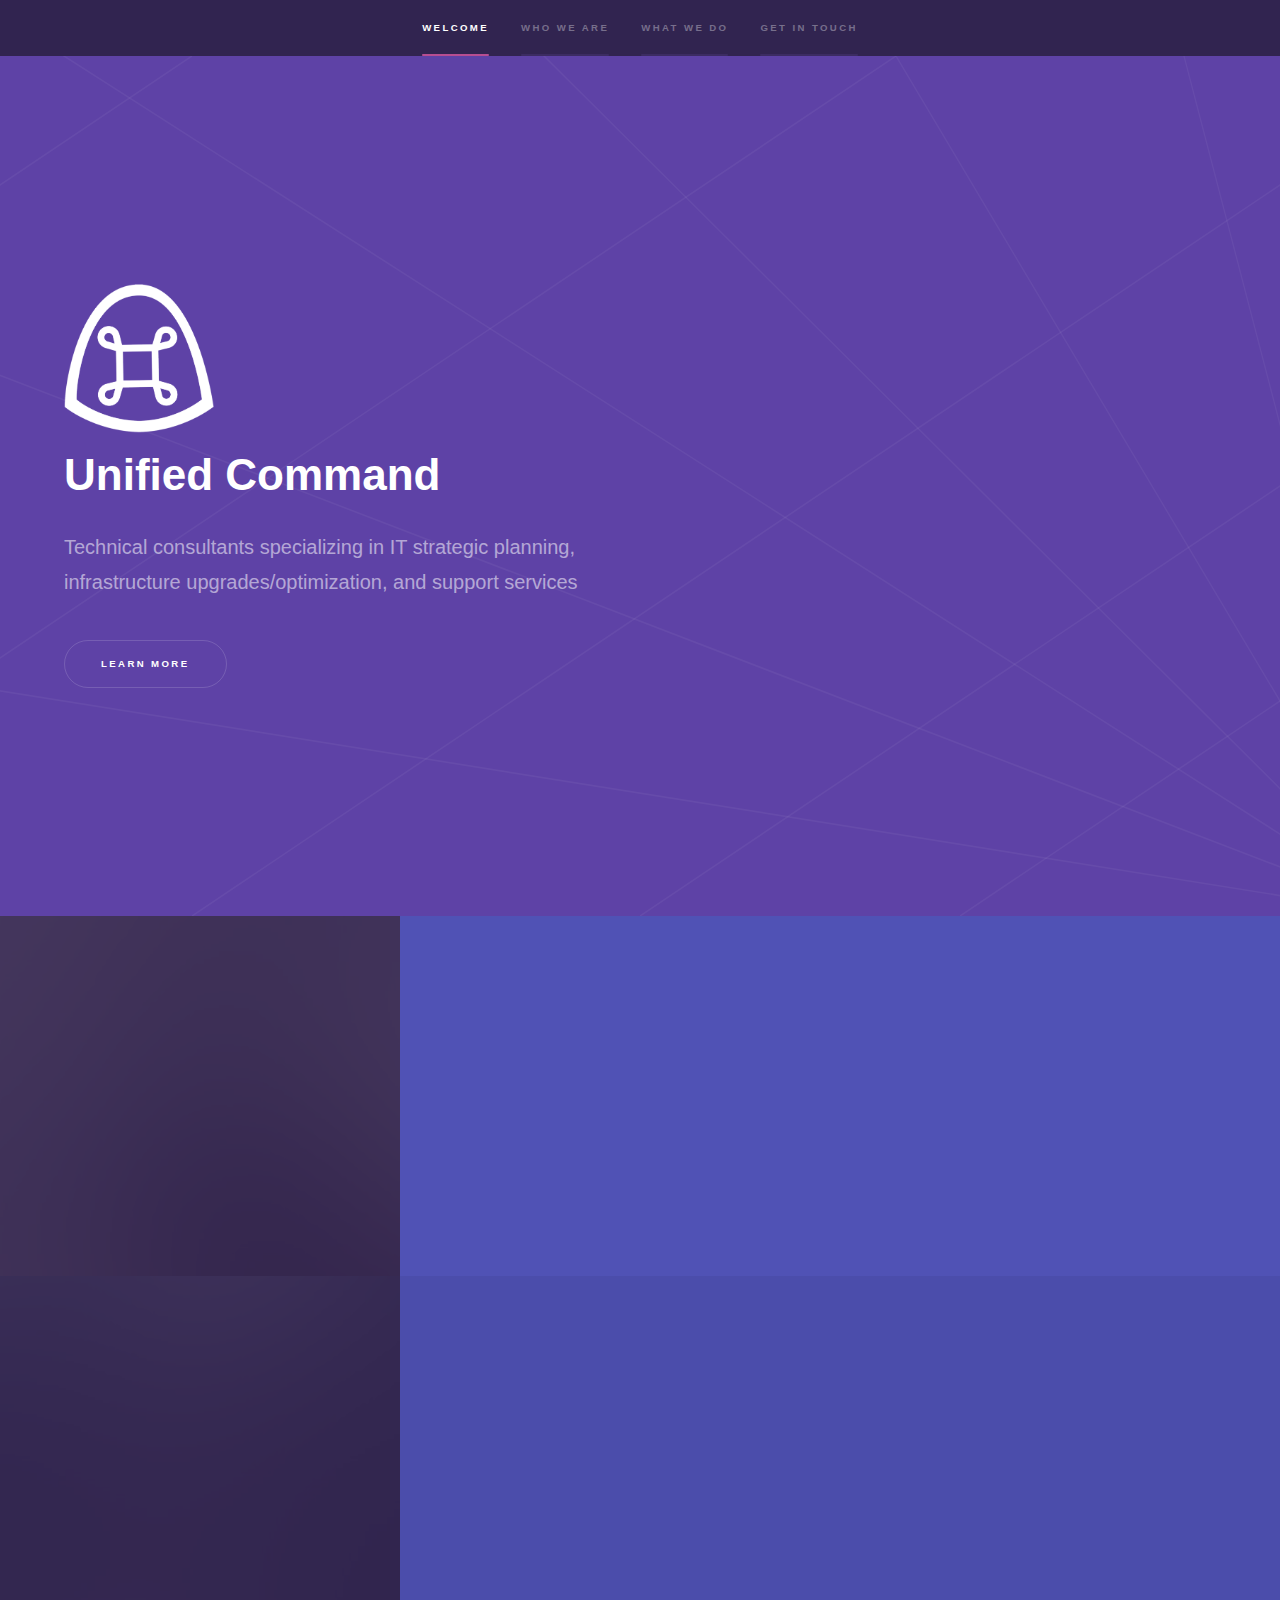
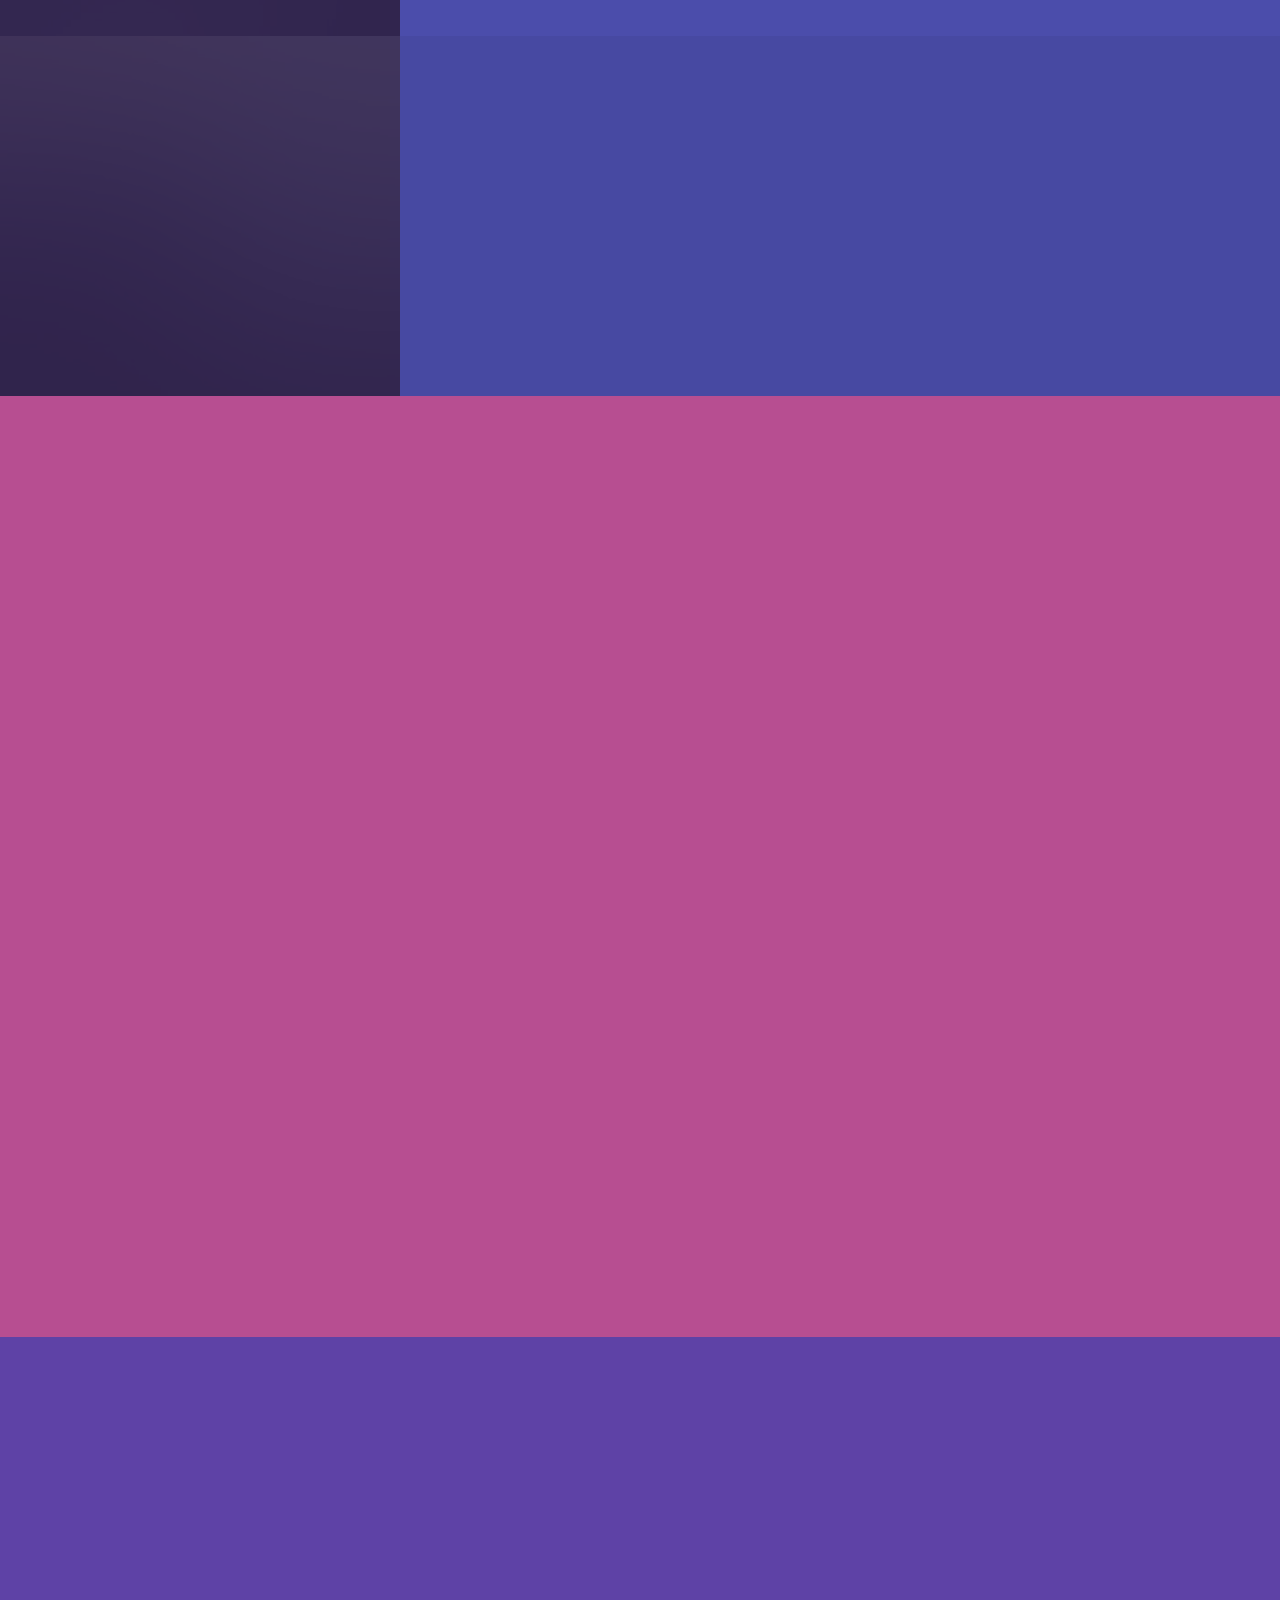
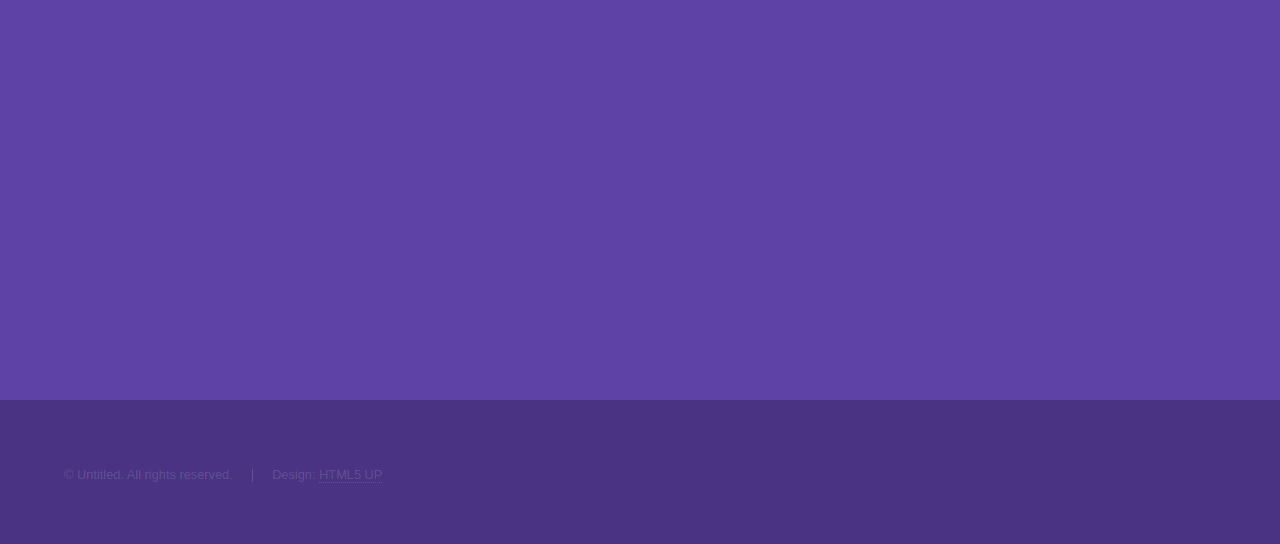
==== commit 895d2b58: "stasdf" ====
--- a/1/index.html
+++ b/1/index.html
@@ -34,7 +34,7 @@
 				<!-- Intro -->
 					<section id="intro" class="wrapper style1 fullscreen fade-up">
 						<div class="inner">
-							<img src="images/icon-large-white.png">
+							<img src="images/icon-large-white.png" width="150">
 							<h1>Unified Command</h1>
 							<p>Technical consultants specializing in IT strategic planning,<br />
 							infrastructure upgrades/optimization, and support services</p>
--- a/1/assets/css/main.css
+++ b/1/assets/css/main.css
@@ -1,4 +1,5 @@
 @import url(fontawesome-all.min.css);
+@import url('https://fonts.googleapis.com/css2?family=Audiowide&display=swap');
 
 /*
 	Hyperspace by HTML5 UP
@@ -194,6 +195,7 @@
 			margin: 0 0 1.3em 0;
 			position: relative;
 			padding-bottom: 0.35em;
+			font-family: 'Audiowide', cursive;
 		}
 
 			h1.major:after {
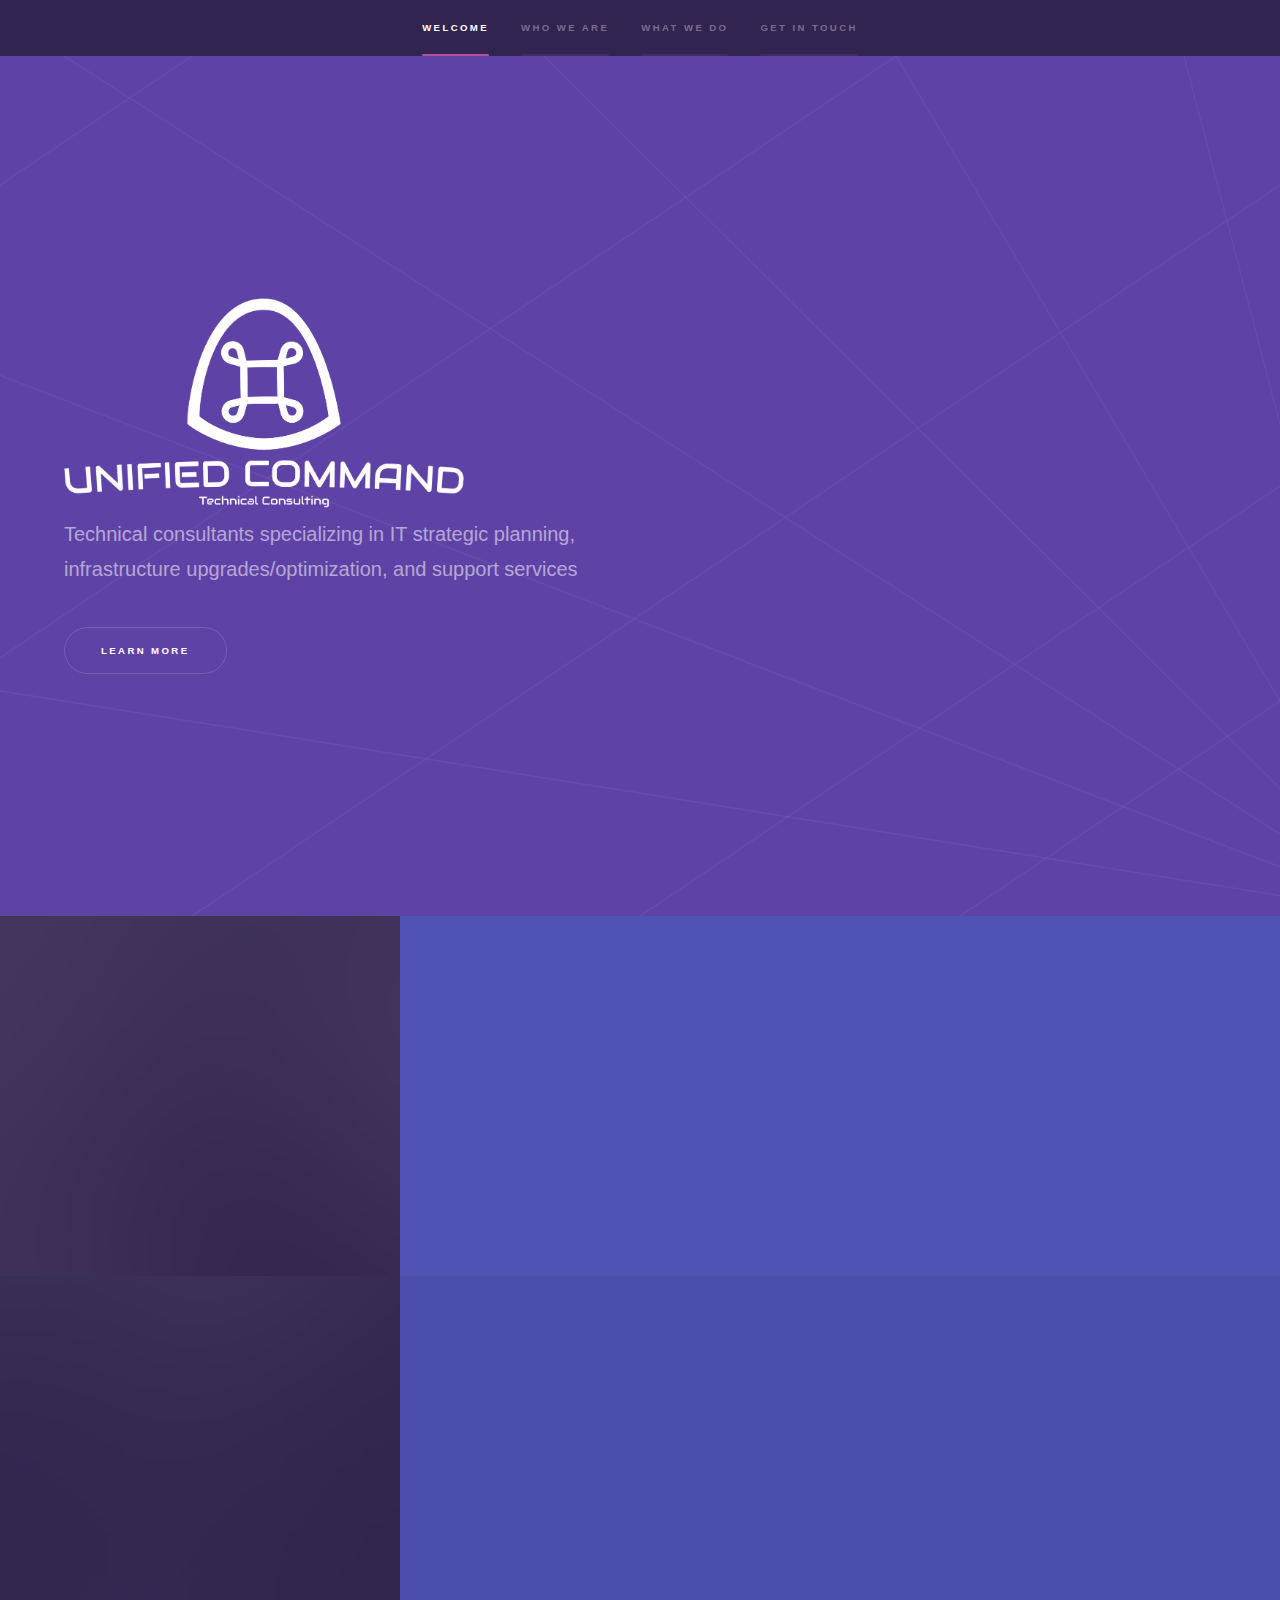
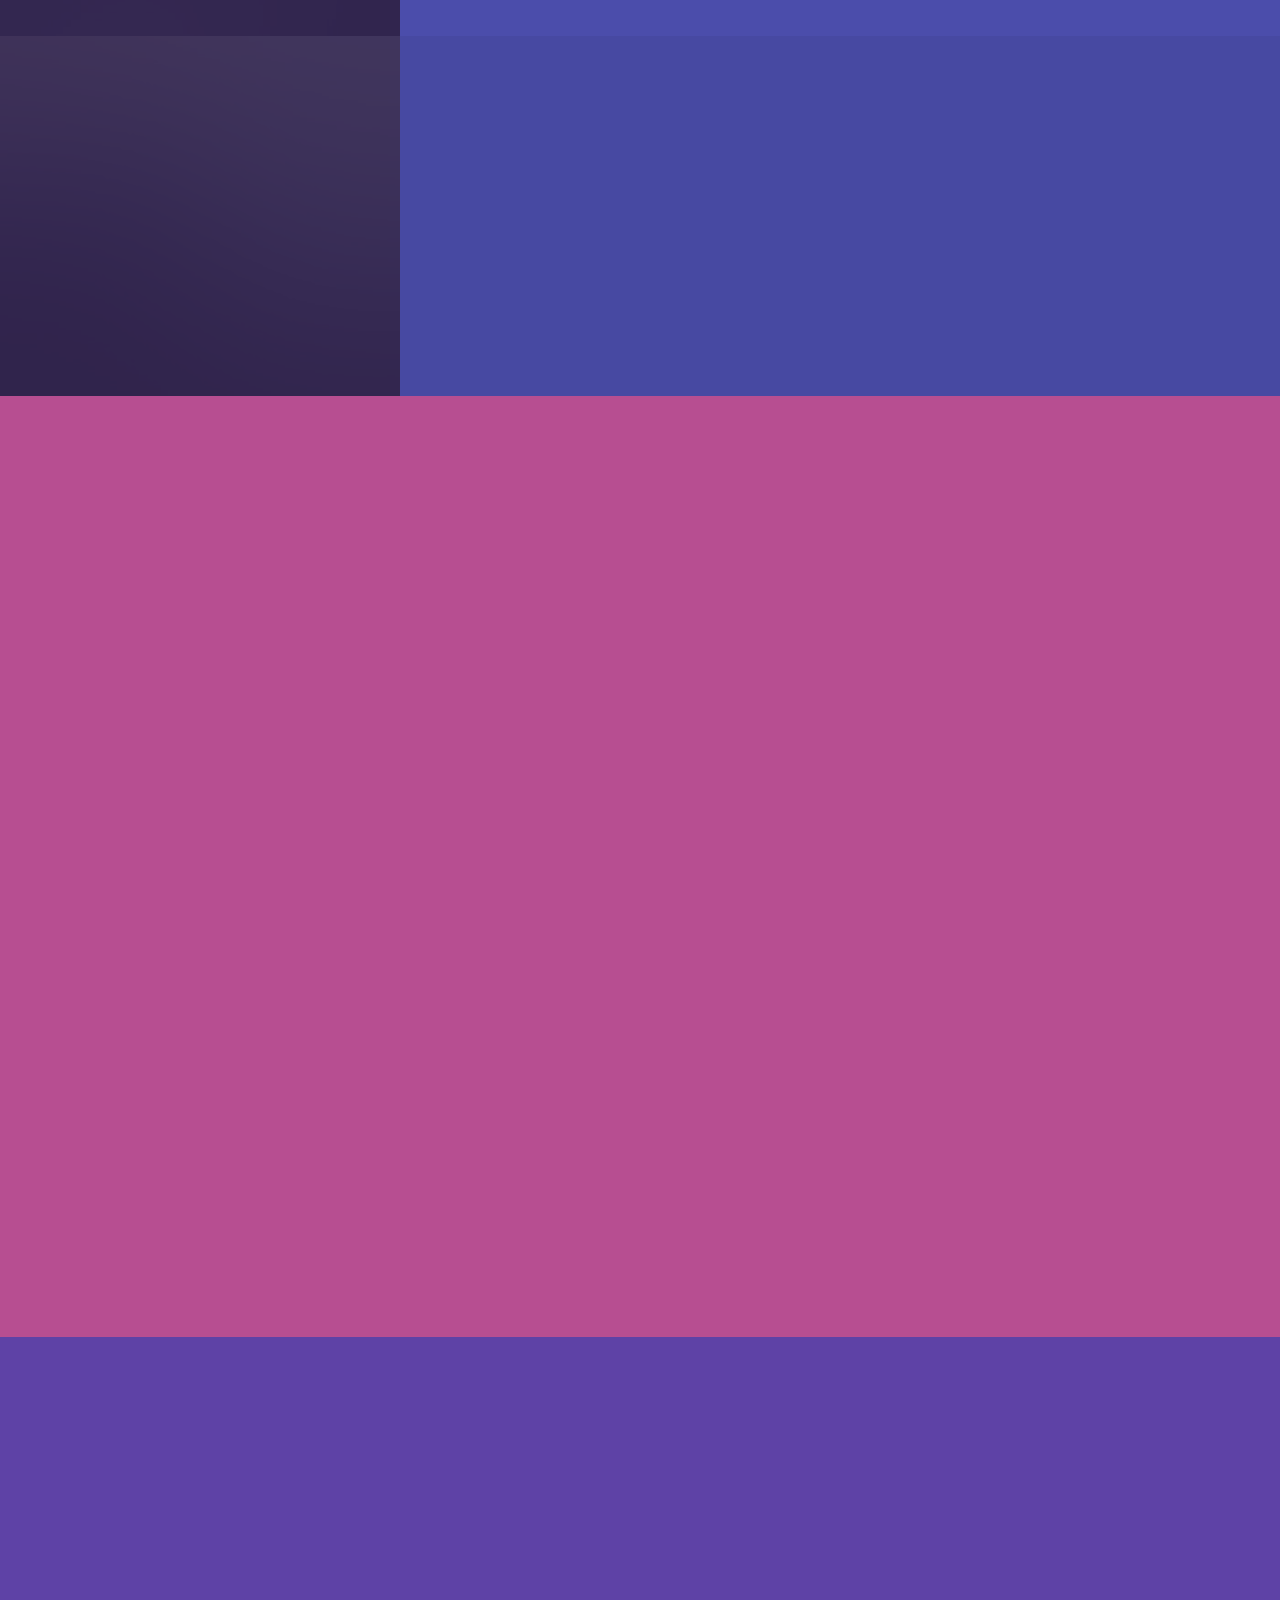
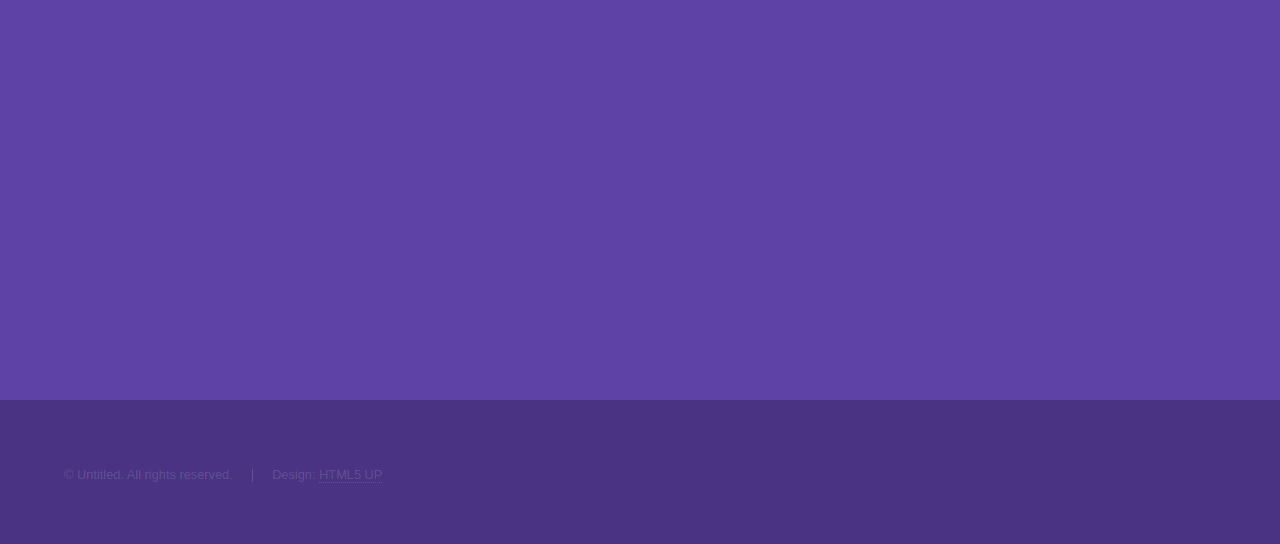
==== commit 743478ab: "asdf" ====
--- a/1/index.html
+++ b/1/index.html
@@ -34,8 +34,7 @@
 				<!-- Intro -->
 					<section id="intro" class="wrapper style1 fullscreen fade-up">
 						<div class="inner">
-							<img src="images/icon-large-white.png" width="150">
-							<h1>Unified Command</h1>
+							<img src="images/logo-large-white.png" width="400">
 							<p>Technical consultants specializing in IT strategic planning,<br />
 							infrastructure upgrades/optimization, and support services</p>
 							<ul class="actions">
